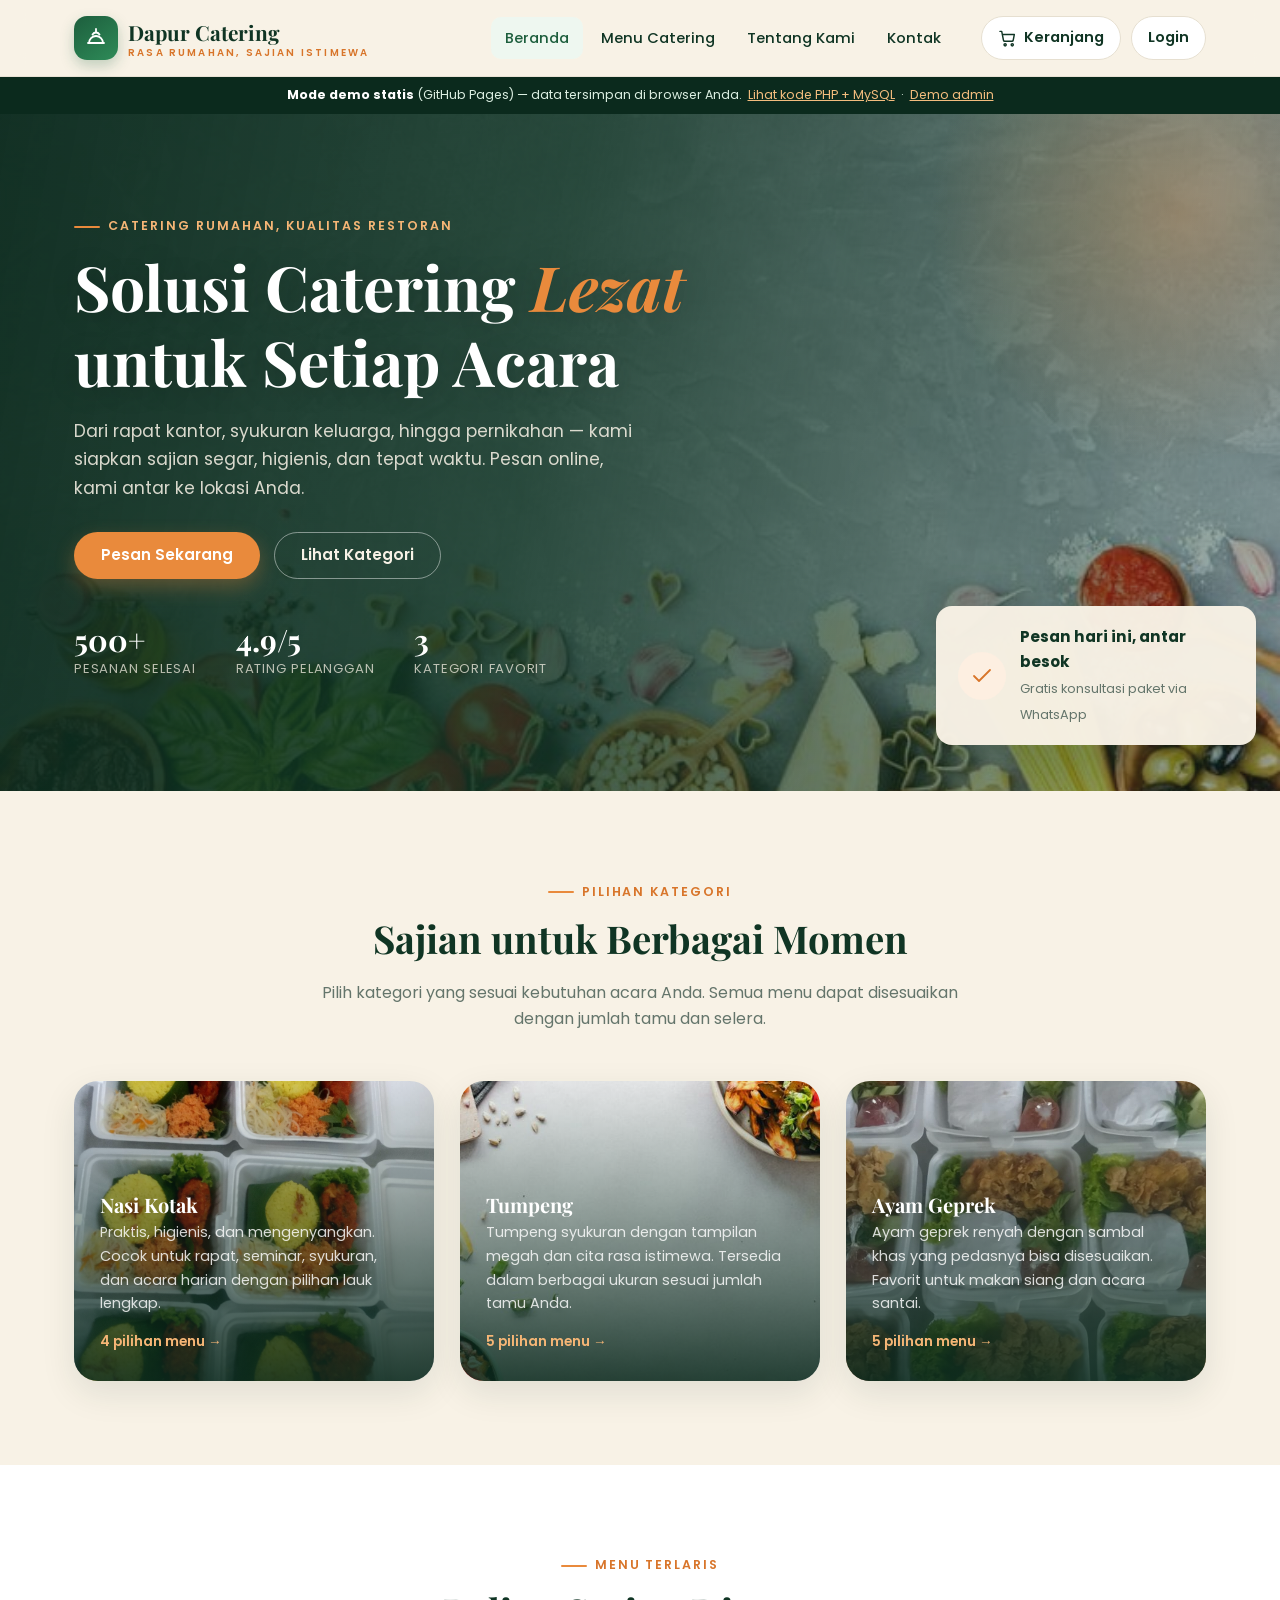
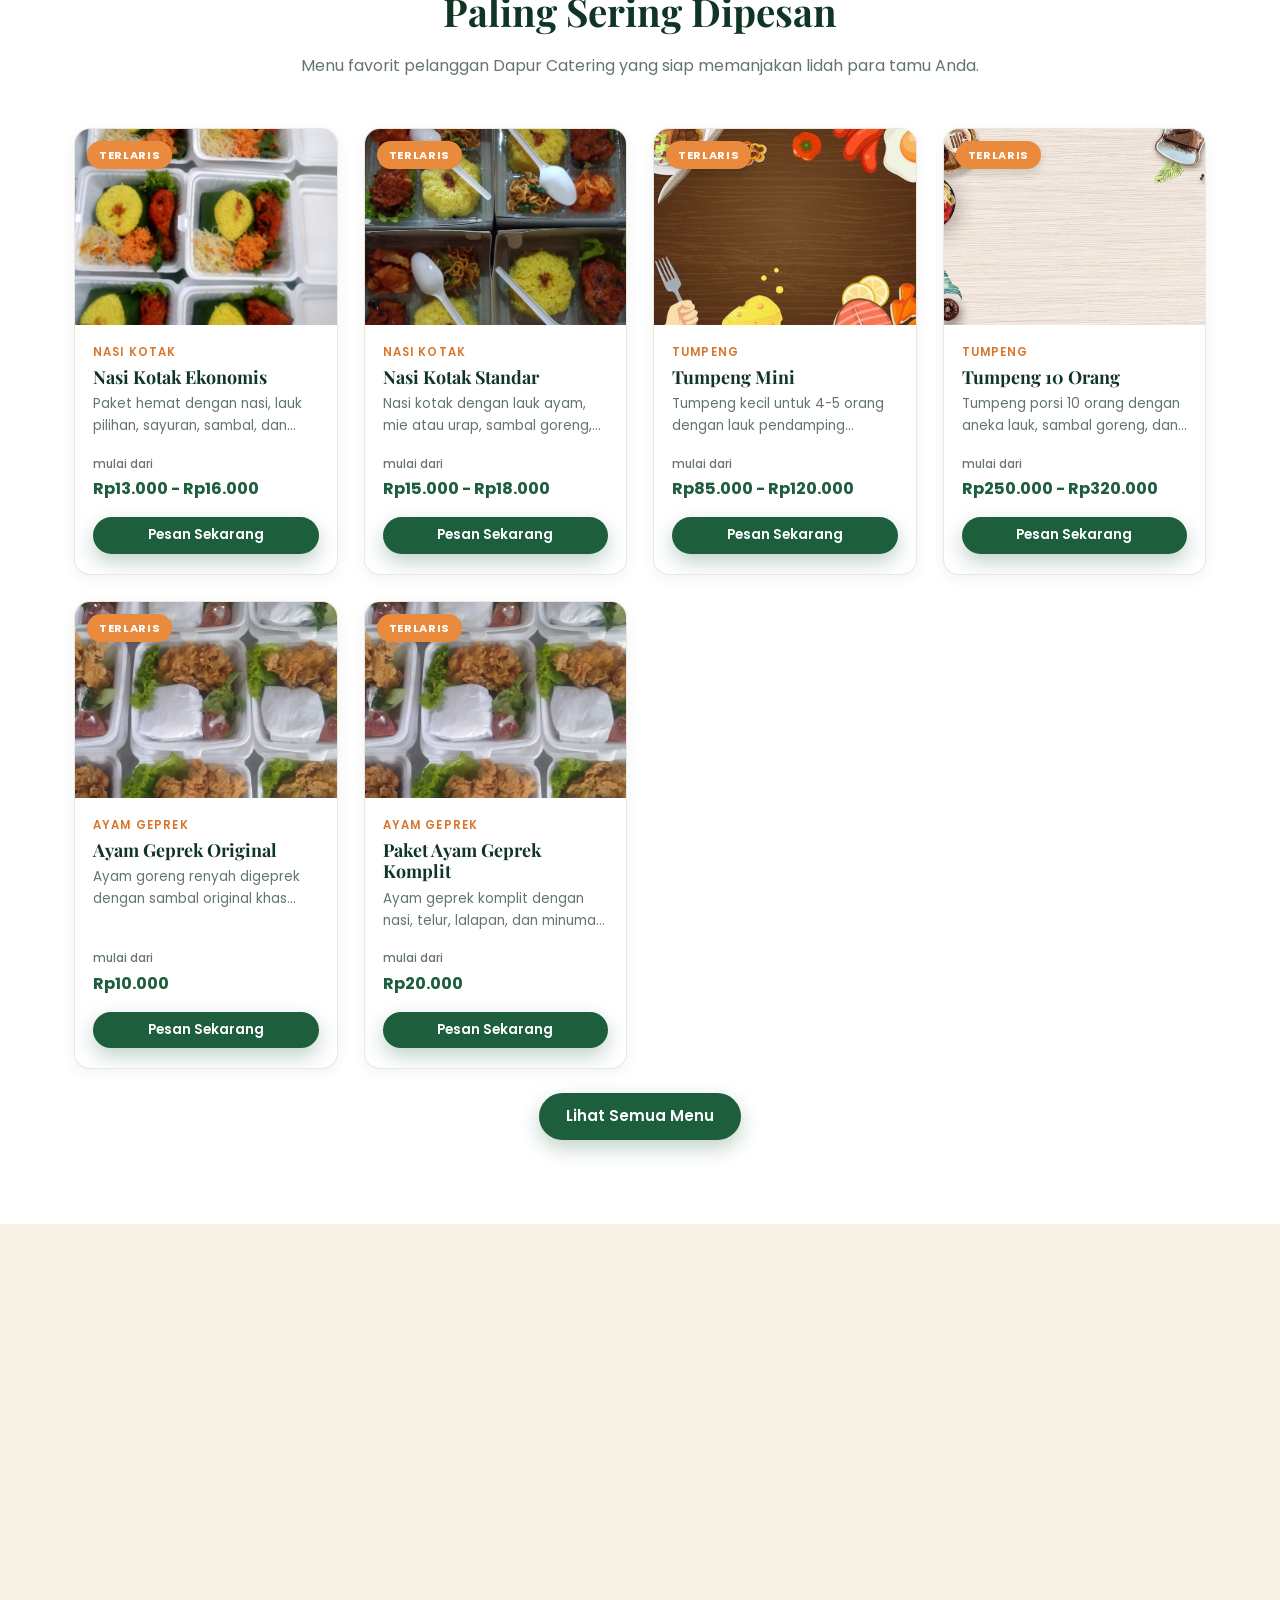
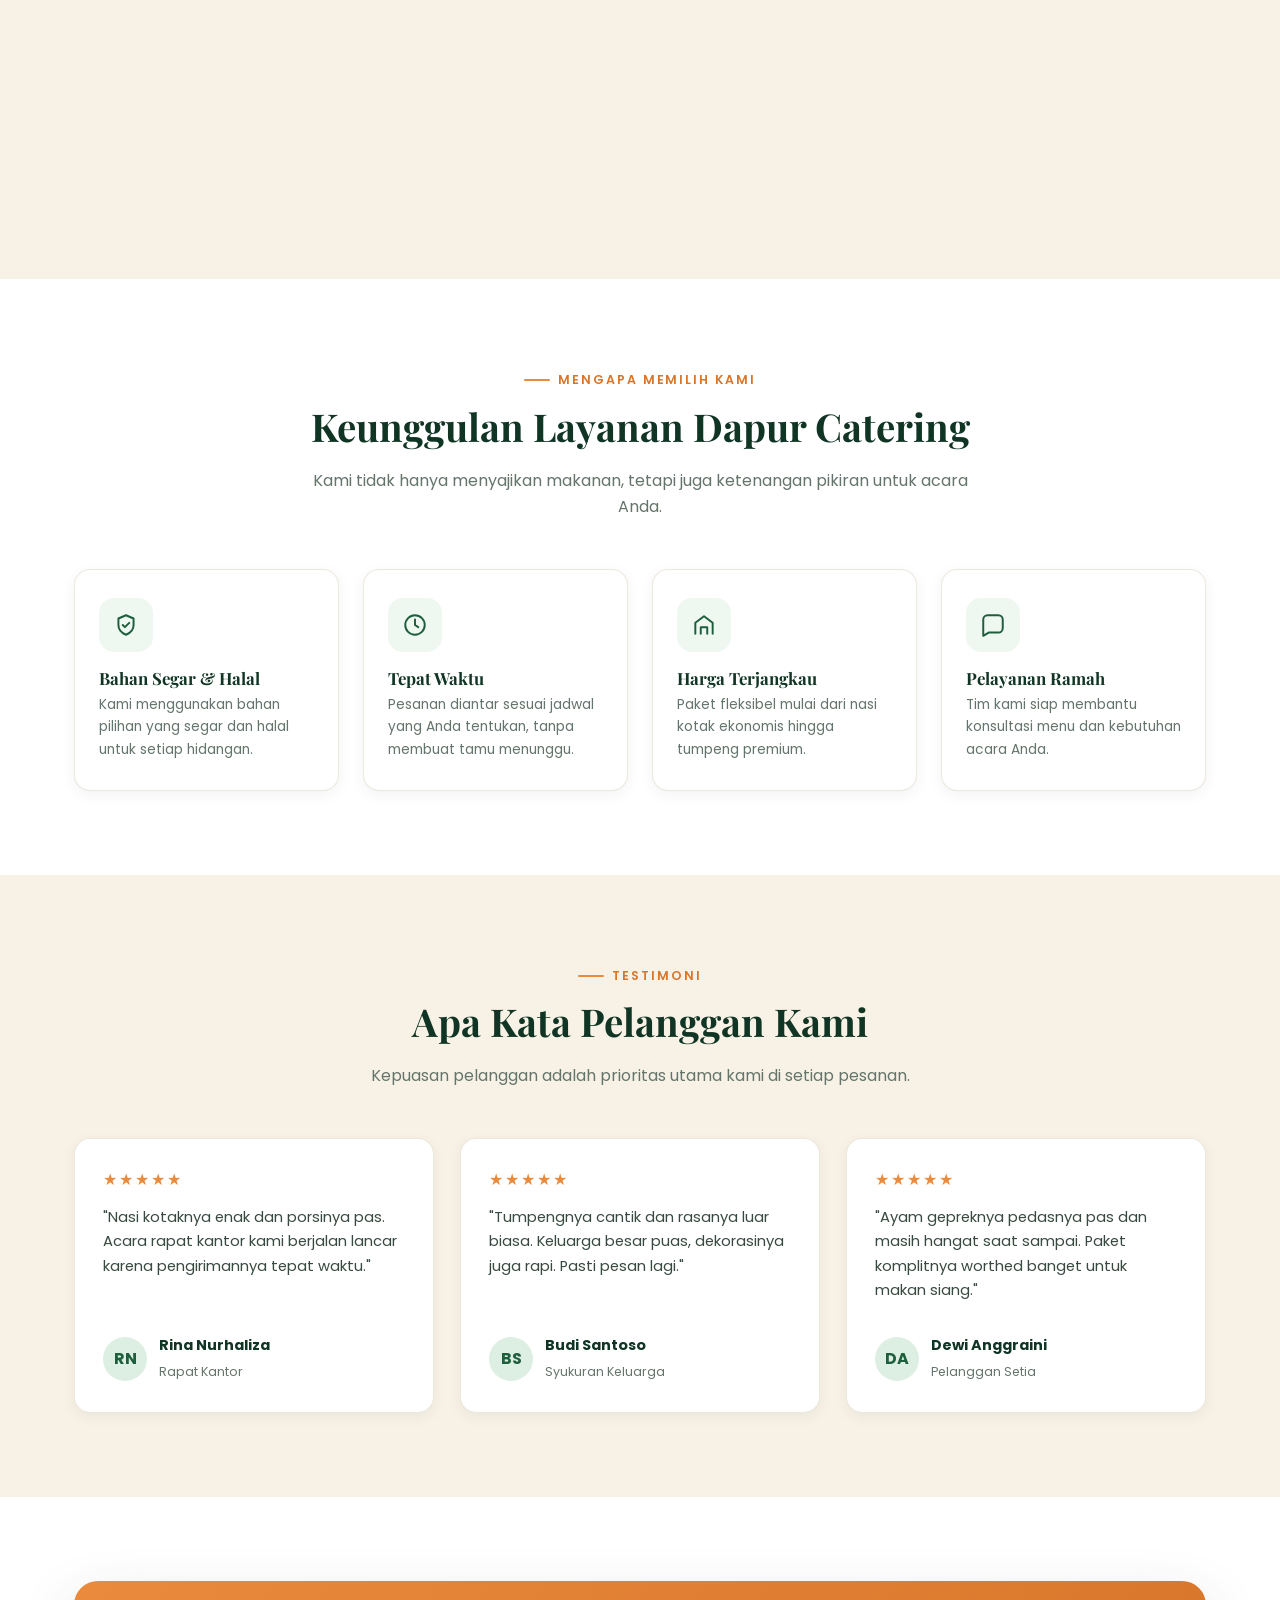
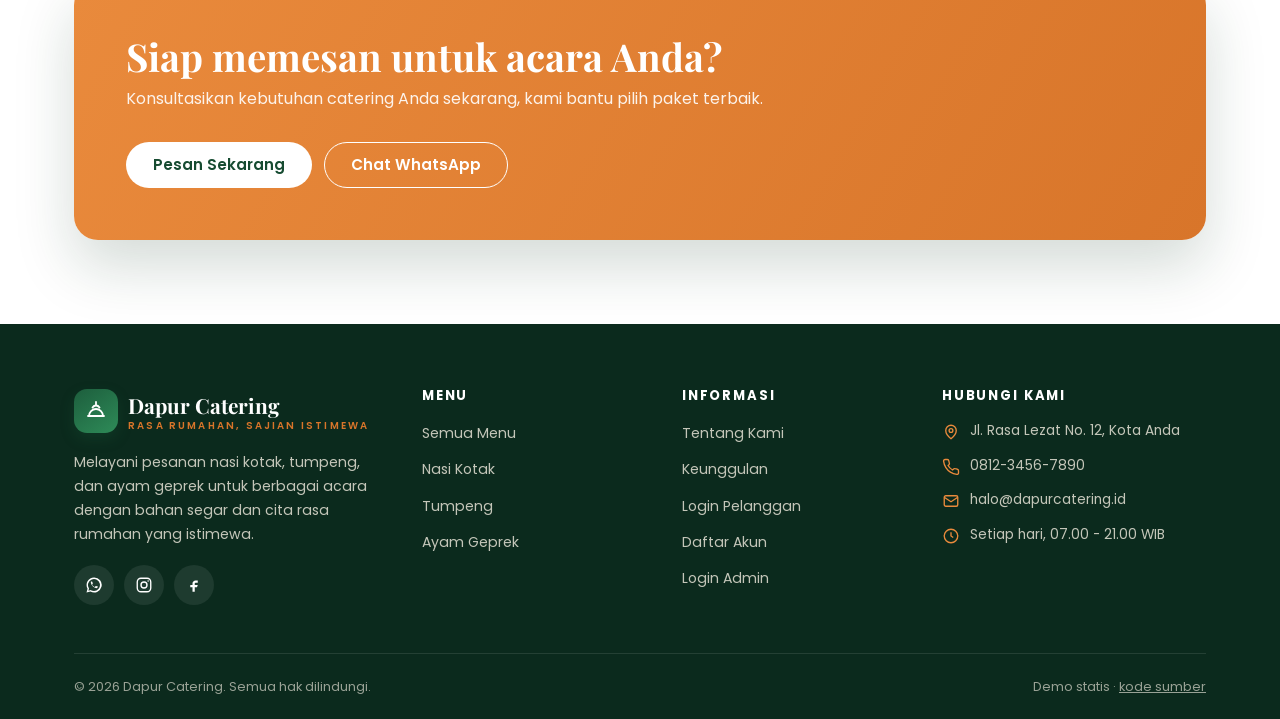
==== docs/index.html @ 7a684b4a "Tambah demo statis untuk GitHub Pages dan gitignore" ====
<!DOCTYPE html>
<html lang="id">
<head>
  <meta charset="UTF-8">
  <meta name="viewport" content="width=device-width, initial-scale=1.0">
  <title>Dapur Catering &middot; Demo Statis</title>
  <meta name="description" content="Demo statis website Dapur Catering: nasi kotak, tumpeng, dan ayam geprek. Pesan online, antar tepat waktu.">
  <meta name="theme-color" content="#103524">
  <link rel="icon" type="image/svg+xml" href="favicon.svg">
  <link rel="preconnect" href="https://fonts.googleapis.com">
  <link rel="preconnect" href="https://fonts.gstatic.com" crossorigin>
  <link href="https://fonts.googleapis.com/css2?family=Playfair+Display:wght@600;700&family=Poppins:wght@400;500;600;700&display=swap" rel="stylesheet">
  <link rel="stylesheet" href="assets/css/style.css">
  <link rel="stylesheet" href="assets/css/demo.css">
  <link rel="stylesheet" href="assets/css/admin.css" id="admin-css" disabled>
</head>
<body>
  <div id="app">
    <div style="min-height:60vh;display:flex;align-items:center;justify-content:center;font-family:Poppins,sans-serif;color:#64756b">
      Memuat Dapur Catering&hellip;
    </div>
  </div>
  <noscript>
    <div style="max-width:640px;margin:60px auto;padding:24px;font-family:Poppins,sans-serif;text-align:center">
      <h1>JavaScript diperlukan</h1>
      <p>Versi demo statis ini membutuhkan JavaScript untuk menampilkan menu dan keranjang.</p>
    </div>
  </noscript>
  <script src="assets/js/data.js"></script>
  <script src="assets/js/core.js"></script>
  <script src="assets/js/views-public.js"></script>
  <script src="assets/js/views-admin.js"></script>
  <script src="assets/js/app.js"></script>
</body>
</html>
---- docs/assets/css/style.css ----
/* =========================================================
   Dapur Catering - Design System
   ========================================================= */

:root {
  --green-950: #0b2a1d;
  --green-900: #103524;
  --green-800: #164b31;
  --green-700: #1d5e3d;
  --green-600: #24734a;
  --green-500: #2e8b58;
  --green-100: #dcefe2;
  --green-50: #eef7f0;
  --cream: #f8f2e6;
  --cream-2: #f2e8d5;
  --cream-3: #ece0c8;
  --orange: #e98a3c;
  --orange-dark: #d8752a;
  --orange-50: #fdefe1;
  --white: #ffffff;
  --ink: #1c2b23;
  --muted: #64756b;
  --line: #e6dfd0;
  --danger: #c0392b;
  --success: #1e8a5a;
  --info: #2b6cb0;
  --radius-sm: 10px;
  --radius: 16px;
  --radius-lg: 24px;
  --shadow-sm: 0 4px 14px rgba(16, 53, 36, .06);
  --shadow: 0 12px 34px rgba(16, 53, 36, .10);
  --shadow-lg: 0 26px 60px rgba(16, 53, 36, .18);
  --container: 1180px;
  --font-body: 'Poppins', -apple-system, BlinkMacSystemFont, 'Segoe UI', sans-serif;
  --font-head: 'Playfair Display', Georgia, 'Times New Roman', serif;
}

*,
*::before,
*::after {
  box-sizing: border-box;
}

html {
  scroll-behavior: smooth;
}

body {
  margin: 0;
  font-family: var(--font-body);
  color: var(--ink);
  background: var(--cream);
  line-height: 1.65;
  -webkit-font-smoothing: antialiased;
}

img {
  max-width: 100%;
  display: block;
}

a {
  color: var(--green-700);
  text-decoration: none;
  transition: color .2s ease;
}

a:hover {
  color: var(--orange-dark);
}

h1, h2, h3, h4 {
  font-family: var(--font-head);
  line-height: 1.2;
  color: var(--green-900);
  margin: 0 0 .5em;
  font-weight: 700;
}

h1 { font-size: clamp(2.2rem, 4vw, 3.4rem); }
h2 { font-size: clamp(1.7rem, 3vw, 2.5rem); }
h3 { font-size: 1.25rem; }

p { margin: 0 0 1rem; }

.container {
  width: 100%;
  max-width: var(--container);
  margin: 0 auto;
  padding: 0 24px;
}

.section {
  padding: 84px 0;
}

.section--cream { background: var(--cream); }
.section--white { background: var(--white); }
.section--green {
  background: linear-gradient(140deg, var(--green-900), var(--green-700));
  color: var(--cream);
}
.section--green h2,
.section--green h3 { color: var(--white); }

.section-head {
  max-width: 680px;
  margin: 0 auto 48px;
  text-align: center;
}

.section-head.left {
  margin-left: 0;
  text-align: left;
}

.eyebrow {
  display: inline-flex;
  align-items: center;
  gap: 8px;
  font-size: .78rem;
  font-weight: 600;
  letter-spacing: .16em;
  text-transform: uppercase;
  color: var(--orange-dark);
  margin-bottom: 12px;
}

.eyebrow::before {
  content: "";
  width: 26px;
  height: 2px;
  background: var(--orange);
  border-radius: 2px;
}

.section--green .eyebrow { color: #f4b06a; }

.section-head p { color: var(--muted); }
.section--green .section-head p { color: rgba(248, 242, 230, .78); }

/* ------------------ Buttons ------------------ */
.btn {
  display: inline-flex;
  align-items: center;
  justify-content: center;
  gap: 8px;
  padding: 13px 26px;
  border-radius: 999px;
  border: 1.5px solid transparent;
  font-family: var(--font-body);
  font-size: .95rem;
  font-weight: 600;
  cursor: pointer;
  transition: transform .15s ease, box-shadow .2s ease, background .2s ease, color .2s ease;
  text-align: center;
  line-height: 1.2;
}

.btn:active { transform: translateY(1px); }
.btn:focus-visible { outline: 3px solid rgba(233, 138, 60, .45); outline-offset: 2px; }

.btn-primary {
  background: var(--green-700);
  color: var(--white);
  box-shadow: 0 8px 20px rgba(29, 94, 61, .28);
}
.btn-primary:hover { background: var(--green-800); color: var(--white); }

.btn-accent {
  background: var(--orange);
  color: var(--white);
  box-shadow: 0 8px 20px rgba(233, 138, 60, .32);
}
.btn-accent:hover { background: var(--orange-dark); color: var(--white); }

.btn-outline {
  background: transparent;
  border-color: currentColor;
  color: var(--green-700);
}
.btn-outline:hover { background: var(--green-700); color: var(--white); border-color: var(--green-700); }
.section--green .btn-outline { color: var(--cream); }
.section--green .btn-outline:hover { background: var(--cream); color: var(--green-900); }

.btn-light {
  background: var(--white);
  color: var(--green-800);
}
.btn-light:hover { background: var(--cream-2); color: var(--green-900); }

.btn-ghost {
  background: var(--green-50);
  color: var(--green-800);
}
.btn-ghost:hover { background: var(--green-100); }

.btn-danger { background: var(--danger); color: #fff; }
.btn-danger:hover { background: #a93226; color: #fff; }

.btn-sm { padding: 9px 16px; font-size: .85rem; }
.btn-block { width: 100%; }

/* ------------------ Navbar ------------------ */
.site-header {
  position: sticky;
  top: 0;
  z-index: 100;
  background: rgba(248, 242, 230, .92);
  backdrop-filter: blur(12px);
  border-bottom: 1px solid rgba(230, 223, 208, .8);
}

.navbar {
  display: flex;
  align-items: center;
  justify-content: space-between;
  gap: 24px;
  height: 76px;
}

.brand {
  display: inline-flex;
  align-items: center;
  gap: 10px;
  color: var(--green-900);
  font-family: var(--font-head);
  font-weight: 700;
  font-size: 1.3rem;
  white-space: nowrap;
}
.brand:hover { color: var(--green-900); }

.brand-mark {
  display: grid;
  place-items: center;
  width: 44px;
  height: 44px;
  border-radius: 13px;
  background: linear-gradient(145deg, var(--green-700), var(--green-500));
  color: #fff;
  box-shadow: 0 6px 14px rgba(29, 94, 61, .25);
}
.brand-mark svg { width: 24px; height: 24px; }
.brand small {
  display: block;
  font-family: var(--font-body);
  font-size: .62rem;
  letter-spacing: .22em;
  text-transform: uppercase;
  color: var(--orange-dark);
  font-weight: 600;
  margin-top: -4px;
}

.nav-menu {
  display: flex;
  align-items: center;
  justify-content: flex-end;
  gap: 26px;
  flex: 1;
}

.nav-links {
  display: flex;
  align-items: center;
  gap: 4px;
  list-style: none;
  margin: 0;
  padding: 0;
}

.nav-links a {
  display: inline-block;
  padding: 9px 14px;
  border-radius: 10px;
  color: var(--green-900);
  font-size: .92rem;
  font-weight: 500;
}
.nav-links a:hover,
.nav-links a.active { background: var(--green-50); color: var(--green-700); }

.nav-actions {
  display: flex;
  align-items: center;
  gap: 10px;
}

.icon-btn {
  position: relative;
  display: inline-flex;
  align-items: center;
  justify-content: center;
  gap: 7px;
  height: 44px;
  padding: 0 16px;
  border-radius: 999px;
  border: 1.5px solid var(--line);
  background: var(--white);
  color: var(--green-900);
  font-weight: 600;
  font-size: .9rem;
  cursor: pointer;
}
.icon-btn:hover { border-color: var(--green-600); color: var(--green-700); }
.icon-btn svg { width: 19px; height: 19px; }

.cart-badge {
  display: inline-grid;
  place-items: center;
  min-width: 21px;
  height: 21px;
  padding: 0 5px;
  border-radius: 999px;
  background: var(--orange);
  color: #fff;
  font-size: .72rem;
  font-weight: 700;
  line-height: 1;
}
.cart-badge[data-empty="true"] { display: none; }

.nav-user {
  font-size: .9rem;
  font-weight: 600;
  color: var(--green-800);
}

.nav-toggle {
  display: none;
  width: 46px;
  height: 46px;
  border-radius: 12px;
  border: 1.5px solid var(--line);
  background: var(--white);
  cursor: pointer;
  color: var(--green-900);
}
.nav-toggle svg { width: 24px; height: 24px; margin: auto; }

/* ------------------ Flash ------------------ */
.flash-wrap {
  position: fixed;
  top: 90px;
  right: 20px;
  z-index: 300;
  display: flex;
  flex-direction: column;
  gap: 10px;
  max-width: 360px;
}

.alert {
  display: flex;
  align-items: flex-start;
  gap: 10px;
  padding: 14px 18px;
  border-radius: var(--radius-sm);
  font-size: .9rem;
  box-shadow: var(--shadow);
  border-left: 4px solid transparent;
  background: var(--white);
}
.alert-success { border-color: var(--success); color: #14603f; background: #f0faf5; }
.alert-danger { border-color: var(--danger); color: #8f2a20; background: #fdf1ef; }
.alert-warning { border-color: var(--orange); color: #8a5315; background: #fff7ec; }
.alert-info { border-color: var(--info); color: #1d4e7c; background: #eff6fc; }

/* ------------------ Hero ------------------ */
.hero {
  position: relative;
  overflow: hidden;
  background: var(--green-950);
  color: var(--cream);
  padding: 96px 0 110px;
}

.hero::before {
  content: "";
  position: absolute;
  inset: 0;
  background:
    linear-gradient(100deg, rgba(11, 42, 29, .96) 0%, rgba(16, 53, 36, .86) 42%, rgba(16, 53, 36, .35) 100%),
    url('../../images/bg6.jpg') center/cover no-repeat;
  opacity: 1;
}

.hero::after {
  content: "";
  position: absolute;
  width: 520px;
  height: 520px;
  right: -160px;
  top: -160px;
  background: radial-gradient(circle, rgba(233, 138, 60, .30), transparent 68%);
  border-radius: 50%;
}

.hero-inner {
  position: relative;
  z-index: 2;
  max-width: 680px;
}

.hero .eyebrow { color: #f6b676; }
.hero .eyebrow::before { background: var(--orange); }

.hero h1 {
  color: var(--white);
  font-size: clamp(2.4rem, 5vw, 3.9rem);
  margin-bottom: 18px;
  text-shadow: 0 2px 30px rgba(0, 0, 0, .2);
}

.hero h1 em {
  color: var(--orange);
  font-style: italic;
}

.hero p {
  color: rgba(248, 242, 230, .86);
  font-size: 1.08rem;
  max-width: 560px;
  margin-bottom: 30px;
}

.hero-actions {
  display: flex;
  flex-wrap: wrap;
  gap: 14px;
  margin-bottom: 46px;
}

.hero-stats {
  display: flex;
  flex-wrap: wrap;
  gap: 40px;
}
.hero-stat strong {
  display: block;
  font-family: var(--font-head);
  font-size: 1.9rem;
  color: var(--white);
  line-height: 1;
}
.hero-stat span {
  font-size: .82rem;
  letter-spacing: .06em;
  color: rgba(248, 242, 230, .72);
  text-transform: uppercase;
}

.hero-card {
  position: absolute;
  right: 24px;
  bottom: 46px;
  z-index: 2;
  background: rgba(248, 242, 230, .97);
  color: var(--ink);
  border-radius: var(--radius);
  padding: 18px 22px;
  box-shadow: var(--shadow-lg);
  display: flex;
  align-items: center;
  gap: 14px;
  max-width: 320px;
}
.hero-card .round-icon {
  flex: 0 0 auto;
  width: 48px;
  height: 48px;
  border-radius: 50%;
  display: grid;
  place-items: center;
  background: var(--orange-50);
  color: var(--orange-dark);
}
.hero-card strong { display: block; font-size: .95rem; color: var(--green-900); }
.hero-card span { font-size: .8rem; color: var(--muted); }

/* ------------------ Categories ------------------ */
.category-grid {
  display: grid;
  grid-template-columns: repeat(3, 1fr);
  gap: 26px;
}

.category-card {
  position: relative;
  border-radius: var(--radius-lg);
  overflow: hidden;
  min-height: 300px;
  display: flex;
  align-items: flex-end;
  color: #fff;
  box-shadow: var(--shadow);
  isolation: isolate;
}
.category-card img {
  position: absolute;
  inset: 0;
  width: 100%;
  height: 100%;
  object-fit: cover;
  z-index: -2;
  transition: transform .6s ease;
}
.category-card::after {
  content: "";
  position: absolute;
  inset: 0;
  z-index: -1;
  background: linear-gradient(180deg, rgba(11, 42, 29, .05), rgba(11, 42, 29, .88));
}
.category-card:hover img { transform: scale(1.07); }
.category-card:hover { color: #fff; }

.category-body { padding: 26px; }
.category-body h3 { color: #fff; margin-bottom: 4px; }
.category-body p { color: rgba(255, 255, 255, .82); font-size: .9rem; margin-bottom: 12px; }
.category-body .text-link {
  display: inline-flex;
  align-items: center;
  gap: 6px;
  font-size: .85rem;
  font-weight: 600;
  color: #f6b676;
}

/* ------------------ Product cards ------------------ */
.product-grid {
  display: grid;
  grid-template-columns: repeat(4, 1fr);
  gap: 26px;
}

.product-card {
  display: flex;
  flex-direction: column;
  background: var(--white);
  border-radius: var(--radius);
  overflow: hidden;
  box-shadow: var(--shadow-sm);
  border: 1px solid rgba(230, 223, 208, .7);
  transition: transform .25s ease, box-shadow .25s ease;
}
.product-card:hover { transform: translateY(-6px); box-shadow: var(--shadow); }

.product-thumb {
  position: relative;
  aspect-ratio: 4 / 3;
  overflow: hidden;
  background: var(--green-50);
}
.product-thumb img {
  width: 100%;
  height: 100%;
  object-fit: cover;
  transition: transform .5s ease;
}
.product-card:hover .product-thumb img { transform: scale(1.06); }

.product-flag {
  position: absolute;
  top: 12px;
  left: 12px;
  padding: 5px 12px;
  border-radius: 999px;
  background: var(--orange);
  color: #fff;
  font-size: .7rem;
  font-weight: 700;
  letter-spacing: .06em;
  text-transform: uppercase;
  box-shadow: 0 4px 10px rgba(0, 0, 0, .15);
}

.product-body {
  display: flex;
  flex-direction: column;
  flex: 1;
  padding: 18px 18px 20px;
}

.product-cat {
  font-size: .72rem;
  font-weight: 600;
  letter-spacing: .1em;
  text-transform: uppercase;
  color: var(--orange-dark);
  margin-bottom: 4px;
}

.product-body h3 { font-size: 1.12rem; margin-bottom: 6px; }
.product-body h3 a { color: var(--green-900); }
.product-body h3 a:hover { color: var(--green-600); }

.product-desc {
  font-size: .84rem;
  color: var(--muted);
  margin-bottom: 12px;
  display: -webkit-box;
  -webkit-line-clamp: 2;
  -webkit-box-orient: vertical;
  overflow: hidden;
}

.product-price {
  margin-top: auto;
  font-weight: 700;
  color: var(--green-700);
  font-size: 1.02rem;
}
.product-price small { font-weight: 500; color: var(--muted); font-size: .72rem; }

.product-actions {
  display: flex;
  gap: 8px;
  margin-top: 14px;
}
.product-actions .btn { flex: 1; }

/* ------------------ Features ------------------ */
.feature-grid {
  display: grid;
  grid-template-columns: repeat(4, 1fr);
  gap: 24px;
}

.feature-card {
  background: var(--white);
  border-radius: var(--radius);
  padding: 28px 24px;
  box-shadow: var(--shadow-sm);
  border: 1px solid rgba(230, 223, 208, .7);
  transition: transform .25s ease;
}
.feature-card:hover { transform: translateY(-5px); }

.feature-icon {
  width: 54px;
  height: 54px;
  border-radius: 15px;
  display: grid;
  place-items: center;
  background: var(--green-50);
  color: var(--green-700);
  margin-bottom: 16px;
}
.feature-icon svg { width: 26px; height: 26px; }
.feature-card h3 { font-size: 1.05rem; margin-bottom: 6px; }
.feature-card p { font-size: .86rem; color: var(--muted); margin: 0; }

/* ------------------ About / split ------------------ */
.split {
  display: grid;
  grid-template-columns: 1fr 1fr;
  gap: 56px;
  align-items: center;
}

.split-media {
  position: relative;
  border-radius: var(--radius-lg);
  overflow: hidden;
  box-shadow: var(--shadow-lg);
  aspect-ratio: 4 / 3.2;
}
.split-media img { width: 100%; height: 100%; object-fit: cover; }

.split-badge {
  position: absolute;
  left: 20px;
  bottom: 20px;
  background: rgba(248, 242, 230, .97);
  border-radius: var(--radius);
  padding: 16px 20px;
  box-shadow: var(--shadow);
}
.split-badge strong { display: block; font-family: var(--font-head); font-size: 1.5rem; color: var(--green-800); line-height: 1.1; }
.split-badge span { font-size: .78rem; color: var(--muted); }

.check-list {
  list-style: none;
  margin: 22px 0 28px;
  padding: 0;
  display: grid;
  gap: 12px;
}
.check-list li {
  display: flex;
  gap: 12px;
  align-items: flex-start;
  font-size: .94rem;
}
.check-list li::before {
  content: "✓";
  flex: 0 0 auto;
  width: 22px;
  height: 22px;
  border-radius: 50%;
  display: grid;
  place-items: center;
  background: var(--green-100);
  color: var(--green-700);
  font-size: .72rem;
  font-weight: 700;
  margin-top: 2px;
}

/* ------------------ Testimonials ------------------ */
.testimonial-grid {
  display: grid;
  grid-template-columns: repeat(3, 1fr);
  gap: 26px;
}

.testimonial-card {
  background: var(--white);
  border-radius: var(--radius);
  padding: 28px;
  box-shadow: var(--shadow-sm);
  border: 1px solid rgba(230, 223, 208, .7);
  display: flex;
  flex-direction: column;
}
.stars { color: var(--orange); letter-spacing: 2px; margin-bottom: 12px; }
.testimonial-card p { font-size: .92rem; color: #384a40; flex: 1; }
.testimonial-author { display: flex; align-items: center; gap: 12px; margin-top: 16px; }
.avatar {
  width: 44px;
  height: 44px;
  border-radius: 50%;
  display: grid;
  place-items: center;
  background: var(--green-100);
  color: var(--green-700);
  font-weight: 700;
}
.testimonial-author strong { display: block; font-size: .9rem; color: var(--green-900); }
.testimonial-author span { font-size: .78rem; color: var(--muted); }

/* ------------------ CTA band ------------------ */
.cta-band {
  background: linear-gradient(120deg, var(--orange), var(--orange-dark));
  border-radius: var(--radius-lg);
  padding: 52px;
  display: flex;
  align-items: center;
  justify-content: space-between;
  gap: 30px;
  flex-wrap: wrap;
  color: #fff;
  box-shadow: var(--shadow-lg);
}
.cta-band h2 { color: #fff; margin-bottom: 6px; }
.cta-band p { color: rgba(255, 255, 255, .9); margin: 0; }

/* ------------------ Footer ------------------ */
.site-footer {
  background: var(--green-950);
  color: rgba(248, 242, 230, .78);
  padding: 64px 0 0;
  margin-top: 0;
}
.footer-grid {
  display: grid;
  grid-template-columns: 1.4fr 1fr 1fr 1.2fr;
  gap: 40px;
  padding-bottom: 48px;
}
.site-footer .brand { color: #fff; margin-bottom: 16px; }
.site-footer p { font-size: .88rem; line-height: 1.7; }
.site-footer h4 {
  color: #fff;
  font-family: var(--font-body);
  font-size: .82rem;
  letter-spacing: .14em;
  text-transform: uppercase;
  margin-bottom: 16px;
}
.footer-links { list-style: none; margin: 0; padding: 0; display: grid; gap: 10px; }
.footer-links a { color: rgba(248, 242, 230, .78); font-size: .88rem; }
.footer-links a:hover { color: var(--orange); }

.footer-contact { list-style: none; margin: 0; padding: 0; display: grid; gap: 12px; }
.footer-contact li { display: flex; gap: 10px; font-size: .86rem; }
.footer-contact svg { width: 18px; height: 18px; flex: 0 0 auto; color: var(--orange); margin-top: 3px; }

.social-row { display: flex; gap: 10px; margin-top: 18px; }
.social-row a {
  width: 40px;
  height: 40px;
  border-radius: 50%;
  display: grid;
  place-items: center;
  background: rgba(255, 255, 255, .08);
  color: #fff;
}
.social-row a:hover { background: var(--orange); color: #fff; }
.social-row svg { width: 18px; height: 18px; }

.footer-bottom {
  border-top: 1px solid rgba(255, 255, 255, .1);
  padding: 22px 0;
  display: flex;
  justify-content: space-between;
  gap: 12px;
  flex-wrap: wrap;
  font-size: .8rem;
  color: rgba(248, 242, 230, .6);
}

/* ------------------ Page hero ------------------ */
.page-hero {
  background: linear-gradient(120deg, var(--green-900), var(--green-700));
  color: var(--cream);
  padding: 64px 0;
  position: relative;
  overflow: hidden;
}
.page-hero::after {
  content: "";
  position: absolute;
  right: -80px;
  top: -120px;
  width: 380px;
  height: 380px;
  border-radius: 50%;
  background: radial-gradient(circle, rgba(233, 138, 60, .22), transparent 70%);
}
.page-hero .container { position: relative; z-index: 2; }
.page-hero h1 { color: #fff; margin-bottom: 8px; }
.page-hero p { color: rgba(248, 242, 230, .8); margin: 0; max-width: 640px; }
.breadcrumb { font-size: .82rem; color: rgba(248, 242, 230, .65); margin-bottom: 14px; }
.breadcrumb a { color: #f6b676; }

/* ------------------ Toolbar / filter ------------------ */
.toolbar {
  display: flex;
  align-items: center;
  justify-content: space-between;
  gap: 18px;
  flex-wrap: wrap;
  margin-bottom: 32px;
}
.filter-chips { display: flex; gap: 10px; flex-wrap: wrap; }
.chip {
  padding: 9px 18px;
  border-radius: 999px;
  border: 1.5px solid var(--line);
  background: var(--white);
  color: var(--green-800);
  font-size: .86rem;
  font-weight: 600;
}
.chip:hover { border-color: var(--green-600); }
.chip.active { background: var(--green-700); border-color: var(--green-700); color: #fff; }

.search-form { display: flex; gap: 8px; }
.search-form input {
  width: 220px;
  padding: 11px 16px;
  border-radius: 999px;
  border: 1.5px solid var(--line);
  background: var(--white);
  font-family: inherit;
  font-size: .9rem;
  color: var(--ink);
}
.search-form input:focus { outline: none; border-color: var(--green-500); box-shadow: 0 0 0 3px rgba(46, 139, 88, .15); }

/* ------------------ Product detail ------------------ */
.product-detail {
  display: grid;
  grid-template-columns: 1fr 1fr;
  gap: 48px;
  align-items: start;
}
.detail-media {
  border-radius: var(--radius-lg);
  overflow: hidden;
  box-shadow: var(--shadow);
  position: sticky;
  top: 100px;
  aspect-ratio: 4 / 4.2;
  background: var(--green-50);
}
.detail-media img { width: 100%; height: 100%; object-fit: cover; }

.detail-cat {
  font-size: .78rem;
  font-weight: 600;
  letter-spacing: .12em;
  text-transform: uppercase;
  color: var(--orange-dark);
}
.detail-title { margin: 6px 0 10px; }
.detail-price {
  font-family: var(--font-head);
  font-size: 2rem;
  color: var(--green-700);
  font-weight: 700;
  margin-bottom: 6px;
}
.detail-price small { font-family: var(--font-body); font-size: .82rem; color: var(--muted); font-weight: 500; }
.detail-desc { color: #41544a; font-size: .96rem; margin: 14px 0 24px; }

.option-group { margin-bottom: 22px; }
.option-group > label.option-label {
  display: block;
  font-weight: 600;
  font-size: .92rem;
  margin-bottom: 10px;
  color: var(--green-900);
}

.choice-grid { display: flex; flex-wrap: wrap; gap: 10px; }
.choice {
  position: relative;
  cursor: pointer;
}
.choice input { position: absolute; opacity: 0; pointer-events: none; }
.choice span {
  display: inline-flex;
  align-items: center;
  gap: 6px;
  padding: 10px 16px;
  border-radius: 12px;
  border: 1.5px solid var(--line);
  background: var(--white);
  font-size: .87rem;
  font-weight: 500;
  color: var(--green-900);
  transition: all .15s ease;
}
.choice input:checked + span {
  border-color: var(--green-600);
  background: var(--green-50);
  box-shadow: 0 0 0 2px rgba(46, 139, 88, .15);
}
.choice input:focus-visible + span { outline: 2px solid var(--orange); outline-offset: 2px; }
.choice small { color: var(--muted); font-weight: 500; }

.qty-stepper {
  display: inline-flex;
  align-items: center;
  border: 1.5px solid var(--line);
  border-radius: 12px;
  overflow: hidden;
  background: var(--white);
}
.qty-stepper button {
  width: 42px;
  height: 44px;
  border: 0;
  background: var(--green-50);
  color: var(--green-800);
  font-size: 1.2rem;
  cursor: pointer;
}
.qty-stepper button:hover { background: var(--green-100); }
.qty-stepper input {
  width: 58px;
  height: 44px;
  border: 0;
  text-align: center;
  font-family: inherit;
  font-size: 1rem;
  font-weight: 600;
  color: var(--ink);
  background: transparent;
  -moz-appearance: textfield;
}
.qty-stepper input::-webkit-outer-spin-button,
.qty-stepper input::-webkit-inner-spin-button { -webkit-appearance: none; margin: 0; }

.detail-note {
  width: 100%;
  padding: 12px 16px;
  border-radius: 12px;
  border: 1.5px solid var(--line);
  font-family: inherit;
  font-size: .9rem;
  background: var(--white);
  resize: vertical;
  color: var(--ink);
}
.detail-note:focus { outline: none; border-color: var(--green-500); box-shadow: 0 0 0 3px rgba(46, 139, 88, .15); }

.detail-total {
  display: flex;
  align-items: center;
  justify-content: space-between;
  gap: 16px;
  background: var(--white);
  border: 1px solid var(--line);
  border-radius: var(--radius);
  padding: 18px 20px;
  margin: 24px 0;
}
.detail-total span { font-size: .86rem; color: var(--muted); }
.detail-total strong { font-family: var(--font-head); font-size: 1.5rem; color: var(--green-700); }

.detail-actions { display: flex; gap: 12px; flex-wrap: wrap; }
.detail-actions .btn { flex: 1; min-width: 180px; }

.meta-list {
  list-style: none;
  padding: 20px 0 0;
  margin: 24px 0 0;
  border-top: 1px solid var(--line);
  display: grid;
  gap: 10px;
}
.meta-list li { display: flex; justify-content: space-between; font-size: .86rem; color: var(--muted); }
.meta-list li strong { color: var(--green-900); font-weight: 600; }

/* ------------------ Cart ------------------ */
.cart-layout {
  display: grid;
  grid-template-columns: 1.7fr 1fr;
  gap: 32px;
  align-items: start;
}

.cart-list { display: grid; gap: 16px; }

.cart-item {
  display: grid;
  grid-template-columns: 96px 1fr auto;
  gap: 18px;
  background: var(--white);
  border: 1px solid var(--line);
  border-radius: var(--radius);
  padding: 16px;
  align-items: center;
}
.cart-item img {
  width: 96px;
  height: 96px;
  object-fit: cover;
  border-radius: 12px;
}
.cart-item h3 { font-size: 1.02rem; margin-bottom: 2px; }
.cart-item .variant { font-size: .82rem; color: var(--muted); margin-bottom: 4px; }
.cart-item .addons { font-size: .8rem; color: var(--green-700); margin-bottom: 4px; }
.cart-item .note { font-size: .78rem; color: var(--muted); font-style: italic; }
.cart-item .unit { font-size: .82rem; color: var(--muted); margin-top: 6px; }
.cart-item-side { text-align: right; display: flex; flex-direction: column; align-items: flex-end; gap: 10px; }
.cart-item-side .line-total { font-weight: 700; color: var(--green-700); font-size: 1.05rem; }

.qty-form { display: inline-flex; align-items: center; border: 1.5px solid var(--line); border-radius: 10px; overflow: hidden; }
.qty-form button, .qty-form input {
  border: 0;
  height: 34px;
  background: var(--green-50);
  color: var(--green-800);
  font-family: inherit;
  font-size: .9rem;
  cursor: pointer;
}
.qty-form input { width: 42px; text-align: center; background: #fff; font-weight: 600; }
.qty-form button { width: 32px; font-size: 1rem; }

.link-danger { color: var(--danger); font-size: .82rem; font-weight: 600; background: none; border: 0; cursor: pointer; padding: 0; }
.link-danger:hover { color: #a93226; text-decoration: underline; }

.summary-card {
  background: var(--white);
  border: 1px solid var(--line);
  border-radius: var(--radius);
  padding: 26px;
  box-shadow: var(--shadow-sm);
  position: sticky;
  top: 100px;
}
.summary-card h2 { font-size: 1.3rem; margin-bottom: 18px; }
.summary-row {
  display: flex;
  justify-content: space-between;
  gap: 12px;
  font-size: .9rem;
  color: var(--muted);
  padding: 8px 0;
}
.summary-row.total {
  border-top: 1px dashed var(--line);
  margin-top: 10px;
  padding-top: 16px;
  color: var(--green-900);
  font-weight: 700;
  font-size: 1.15rem;
}
.summary-row.total strong { font-family: var(--font-head); font-size: 1.4rem; color: var(--green-700); }

.empty-state {
  text-align: center;
  padding: 70px 24px;
  background: var(--white);
  border: 1px solid var(--line);
  border-radius: var(--radius);
}
.empty-state .empty-icon {
  width: 84px; height: 84px; margin: 0 auto 18px;
  border-radius: 50%;
  display: grid; place-items: center;
  background: var(--green-50); color: var(--green-600);
}
.empty-state .empty-icon svg { width: 38px; height: 38px; }
.empty-state p { color: var(--muted); }

/* ------------------ Forms ------------------ */
.form-card {
  background: var(--white);
  border: 1px solid var(--line);
  border-radius: var(--radius);
  padding: 32px;
  box-shadow: var(--shadow-sm);
}

.form-grid {
  display: grid;
  grid-template-columns: 1fr 1fr;
  gap: 18px;
}
.form-grid .full { grid-column: 1 / -1; }

.field label {
  display: block;
  font-size: .86rem;
  font-weight: 600;
  color: var(--green-900);
  margin-bottom: 7px;
}
.field .req { color: var(--orange-dark); }
.field input,
.field select,
.field textarea {
  width: 100%;
  padding: 12px 15px;
  border-radius: 11px;
  border: 1.5px solid var(--line);
  background: var(--white);
  font-family: inherit;
  font-size: .92rem;
  color: var(--ink);
  transition: border-color .15s ease, box-shadow .15s ease;
}
.field textarea { resize: vertical; min-height: 96px; }
.field input:focus,
.field select:focus,
.field textarea:focus {
  outline: none;
  border-color: var(--green-500);
  box-shadow: 0 0 0 3px rgba(46, 139, 88, .15);
}
.field .hint { font-size: .76rem; color: var(--muted); margin-top: 5px; }
.field .error-text { font-size: .78rem; color: var(--danger); margin-top: 5px; }

.fieldset-title {
  font-family: var(--font-head);
  font-size: 1.2rem;
  color: var(--green-900);
  margin: 0 0 16px;
  padding-bottom: 10px;
  border-bottom: 1px solid var(--line);
}

.form-section + .form-section { margin-top: 30px; }

.radio-cards { display: grid; grid-template-columns: repeat(3, 1fr); gap: 12px; }
.radio-card { position: relative; cursor: pointer; }
.radio-card input { position: absolute; opacity: 0; }
.radio-card span {
  display: block;
  padding: 14px;
  border-radius: 12px;
  border: 1.5px solid var(--line);
  background: var(--white);
  font-size: .88rem;
  font-weight: 600;
  color: var(--green-900);
  text-align: center;
}
.radio-card input:checked + span {
  border-color: var(--green-600);
  background: var(--green-50);
  box-shadow: 0 0 0 2px rgba(46, 139, 88, .15);
}

.check-row { display: flex; align-items: flex-start; gap: 10px; font-size: .88rem; color: var(--muted); }
.check-row input { margin-top: 3px; width: 17px; height: 17px; accent-color: var(--green-600); }

/* ------------------ Auth ------------------ */
.auth-wrap {
  min-height: calc(100vh - 76px);
  display: grid;
  place-items: center;
  padding: 56px 20px;
  background:
    radial-gradient(circle at 12% 18%, rgba(46, 139, 88, .12), transparent 42%),
    radial-gradient(circle at 88% 82%, rgba(233, 138, 60, .14), transparent 42%),
    var(--cream);
}
.auth-card {
  width: 100%;
  max-width: 460px;
  background: var(--white);
  border-radius: var(--radius-lg);
  padding: 40px;
  box-shadow: var(--shadow-lg);
  border: 1px solid rgba(230, 223, 208, .8);
}
.auth-card .brand { justify-content: center; margin-bottom: 22px; }
.auth-card h1 { font-size: 1.8rem; text-align: center; margin-bottom: 6px; }
.auth-card .subtitle { text-align: center; color: var(--muted); font-size: .9rem; margin-bottom: 26px; }
.auth-card .btn { margin-top: 6px; }
.auth-alt { text-align: center; font-size: .88rem; color: var(--muted); margin-top: 20px; }
.auth-alt a { font-weight: 600; }
.demo-note {
  margin-top: 20px;
  background: var(--cream-2);
  border-radius: 12px;
  padding: 12px 16px;
  font-size: .78rem;
  color: #6d5b3a;
  line-height: 1.6;
}
.demo-note strong { color: var(--green-800); }

/* ------------------ Order success ------------------ */
.success-wrap { max-width: 760px; margin: 0 auto; }
.success-icon {
  width: 92px; height: 92px; border-radius: 50%;
  margin: 0 auto 20px;
  display: grid; place-items: center;
  background: var(--green-100); color: var(--green-700);
  box-shadow: 0 0 0 10px var(--green-50);
}
.success-icon svg { width: 46px; height: 46px; }
.order-box {
  background: var(--white);
  border: 1px solid var(--line);
  border-radius: var(--radius);
  padding: 28px;
  margin-top: 26px;
  box-shadow: var(--shadow-sm);
}
.order-number {
  text-align: center;
  background: var(--green-50);
  border-radius: 12px;
  padding: 16px;
  margin-bottom: 22px;
}
.order-number span { display: block; font-size: .78rem; letter-spacing: .1em; text-transform: uppercase; color: var(--muted); }
.order-number strong { font-family: var(--font-head); font-size: 1.6rem; color: var(--green-700); letter-spacing: .04em; }

.info-grid { display: grid; grid-template-columns: 1fr 1fr; gap: 14px 24px; }
.info-grid div span { display: block; font-size: .76rem; color: var(--muted); text-transform: uppercase; letter-spacing: .06em; }
.info-grid div strong { font-size: .92rem; color: var(--ink); font-weight: 600; }

.order-items { list-style: none; margin: 0; padding: 0; }
.order-items li {
  display: flex;
  justify-content: space-between;
  gap: 16px;
  padding: 10px 0;
  border-bottom: 1px solid var(--line);
  font-size: .9rem;
}
.order-items li:last-child { border-bottom: 0; }
.order-items .oi-addons { font-size: .78rem; color: var(--muted); }

/* ------------------ Table (account) ------------------ */
.data-table { width: 100%; border-collapse: collapse; font-size: .88rem; }
.data-table th, .data-table td { padding: 13px 14px; text-align: left; border-bottom: 1px solid var(--line); }
.data-table th { font-size: .74rem; text-transform: uppercase; letter-spacing: .08em; color: var(--muted); font-weight: 600; }
.data-table tbody tr:hover { background: var(--green-50); }
.data-table td strong { color: var(--green-900); }

.badge {
  display: inline-block;
  padding: 4px 12px;
  border-radius: 999px;
  font-size: .74rem;
  font-weight: 600;
  line-height: 1.5;
  white-space: nowrap;
}
.badge-warning { background: #fff3d6; color: #8a6512; }
.badge-info { background: #e2f0fb; color: #1d5e88; }
.badge-primary { background: #e6e9fb; color: #3b3f92; }
.badge-success { background: #dff5e8; color: #16724a; }
.badge-danger { background: #fbe3e0; color: #9a2f24; }
.badge-muted { background: #eef0ee; color: #5e6a62; }

/* ------------------ Toast ------------------ */
.toast-wrap {
  position: fixed;
  bottom: 24px;
  left: 50%;
  transform: translateX(-50%);
  z-index: 500;
  display: flex;
  flex-direction: column;
  gap: 10px;
  align-items: center;
  pointer-events: none;
}
.toast {
  background: var(--green-900);
  color: #fff;
  padding: 13px 22px;
  border-radius: 999px;
  font-size: .88rem;
  font-weight: 500;
  box-shadow: var(--shadow-lg);
  animation: toastIn .3s ease;
  display: flex;
  align-items: center;
  gap: 8px;
}
.toast.success { background: var(--green-700); }
.toast.error { background: var(--danger); }
@keyframes toastIn { from { opacity: 0; transform: translateY(12px); } to { opacity: 1; transform: translateY(0); } }

/* ------------------ Reveal ------------------ */
.reveal { opacity: 0; transform: translateY(22px); transition: opacity .6s ease, transform .6s ease; }
.reveal.visible { opacity: 1; transform: none; }

/* ------------------ Misc ------------------ */
.muted { color: var(--muted); }
.text-center { text-align: center; }
.mt-2 { margin-top: 8px; }
.mt-3 { margin-top: 16px; }
.mt-4 { margin-top: 24px; }
.mb-0 { margin-bottom: 0; }
.hidden { display: none !important; }
.divider { height: 1px; background: var(--line); margin: 24px 0; }

.pagination { display: flex; gap: 8px; justify-content: center; margin-top: 34px; }
.pagination a, .pagination span {
  min-width: 40px; height: 40px; padding: 0 12px;
  display: inline-flex; align-items: center; justify-content: center;
  border-radius: 10px; border: 1.5px solid var(--line);
  background: var(--white); color: var(--green-800); font-size: .88rem; font-weight: 600;
}
.pagination span.current { background: var(--green-700); border-color: var(--green-700); color: #fff; }

/* =========================================================
   Responsive
   ========================================================= */
@media (max-width: 1080px) {
  .product-grid { grid-template-columns: repeat(3, 1fr); }
  .feature-grid { grid-template-columns: repeat(2, 1fr); }
  .footer-grid { grid-template-columns: 1fr 1fr; }
  .nav-links a { padding: 9px 10px; font-size: .88rem; }
}

@media (max-width: 900px) {
  .section { padding: 64px 0; }
  .category-grid { grid-template-columns: 1fr; }
  .category-card { min-height: 240px; }
  .product-grid { grid-template-columns: repeat(2, 1fr); }
  .split { grid-template-columns: 1fr; gap: 36px; }
  .product-detail { grid-template-columns: 1fr; gap: 28px; }
  .detail-media { position: static; aspect-ratio: 4 / 3; }
  .cart-layout { grid-template-columns: 1fr; }
  .summary-card { position: static; }
  .testimonial-grid { grid-template-columns: 1fr; }
  .hero-card { display: none; }
  .hero { padding: 76px 0 80px; }
  .form-grid { grid-template-columns: 1fr; }
  .radio-cards { grid-template-columns: 1fr; }
  .info-grid { grid-template-columns: 1fr; }
}

@media (max-width: 780px) {
  .nav-toggle { display: block; }
  .nav-menu {
    position: absolute;
    top: 76px;
    left: 0;
    right: 0;
    background: var(--cream);
    border-bottom: 1px solid var(--line);
    padding: 14px 20px 22px;
    display: none;
    flex-direction: column;
    gap: 6px;
    box-shadow: var(--shadow);
  }
  .nav-menu.open { display: flex; }
  .nav-links { flex-direction: column; align-items: stretch; width: 100%; }
  .nav-links a { padding: 12px 14px; }
  .nav-actions { flex-wrap: wrap; }
  .hero h1 { font-size: 2.3rem; }
  .cta-band { padding: 36px 28px; }
}

@media (max-width: 560px) {
  .container { padding: 0 18px; }
  .product-grid { grid-template-columns: 1fr; }
  .feature-grid { grid-template-columns: 1fr; }
  .footer-grid { grid-template-columns: 1fr; gap: 28px; }
  .cart-item { grid-template-columns: 76px 1fr; }
  .cart-item img { width: 76px; height: 76px; }
  .cart-item-side { grid-column: 1 / -1; flex-direction: row; justify-content: space-between; align-items: center; }
  .hero-stats { gap: 24px; }
  .hero-stat strong { font-size: 1.5rem; }
  .detail-actions .btn { width: 100%; }
  .auth-card { padding: 28px 22px; }
  .form-card { padding: 22px; }
  .brand small { display: none; }
}
---- docs/assets/css/demo.css ----
/* =========================================================
   Dapur Catering - Tambahan untuk demo statis GitHub Pages
   ========================================================= */

.demo-strip {
  background: var(--green-950);
  color: var(--green-100);
  font-size: .78rem;
  line-height: 1.5;
  padding: 9px 0;
}

.demo-strip .container {
  display: flex;
  align-items: center;
  justify-content: center;
  gap: 6px;
  flex-wrap: wrap;
  text-align: center;
}

.demo-strip strong { color: #fff; }
.demo-strip a { color: #f3bd7e; text-decoration: underline; }
.demo-strip a:hover { color: #fff; }

.demo-badge {
  display: inline-flex;
  align-items: center;
  gap: 5px;
  background: var(--orange-50);
  color: var(--orange-dark);
  border: 1px dashed rgba(217, 117, 42, .45);
  border-radius: 999px;
  font-size: .7rem;
  font-weight: 600;
  padding: 3px 9px;
  vertical-align: middle;
}

.admin-demo-strip {
  background: var(--green-950);
  color: rgba(255, 255, 255, .82);
  font-size: .76rem;
  padding: 8px 16px;
  text-align: center;
}
.admin-demo-strip a { color: #f3bd7e; text-decoration: underline; }

.stock-out { opacity: .65; }
.stock-out .product-thumb img { filter: grayscale(.6); }

/* Kontras tombol di atas hero gelap */
.hero .btn-outline {
  color: var(--cream);
  border-color: rgba(255, 255, 255, .45);
}
.hero .btn-outline:hover {
  background: var(--cream);
  color: var(--green-900);
  border-color: var(--cream);
}
.detail-price small { margin-left: 6px; }

/* Cegah label navigasi terpotong dua baris saat pengguna login */
.nav-links a { white-space: nowrap; }

.demo-footer-note {
  font-size: .76rem;
  color: var(--muted);
  margin-top: 8px;
}

.toast.error { background: var(--danger); }

@media (max-width: 640px) {
  .demo-strip { font-size: .72rem; padding: 7px 10px; }
}
---- docs/assets/css/admin.css ----
/* =========================================================
   Dapur Catering - Admin Dashboard
   ========================================================= */
:root {
  --green-950: #0b2a1d;
  --green-900: #103524;
  --green-800: #164b31;
  --green-700: #1d5e3d;
  --green-600: #24734a;
  --green-100: #dcefe2;
  --green-50: #eef7f0;
  --cream: #f6f1e7;
  --orange: #e98a3c;
  --orange-dark: #d8752a;
  --white: #fff;
  --ink: #1c2b23;
  --muted: #6a7a70;
  --line: #e7e2d6;
  --danger: #c0392b;
  --success: #1e8a5a;
  --info: #2b6cb0;
  --radius: 14px;
  --shadow: 0 10px 28px rgba(16, 53, 36, .08);
  --font: 'Poppins', -apple-system, BlinkMacSystemFont, 'Segoe UI', sans-serif;
}

* { box-sizing: border-box; }

body.admin-body {
  margin: 0;
  font-family: var(--font);
  background: var(--cream);
  color: var(--ink);
  line-height: 1.55;
  -webkit-font-smoothing: antialiased;
}

a { color: var(--green-700); text-decoration: none; }
a:hover { color: var(--orange-dark); }
img { max-width: 100%; display: block; }
h1, h2, h3, h4 { margin: 0 0 .5em; color: var(--green-900); line-height: 1.25; }

.admin-shell { display: flex; min-height: 100vh; }

/* Sidebar */
.admin-sidebar {
  width: 262px;
  flex: 0 0 262px;
  background: linear-gradient(180deg, var(--green-950), var(--green-800));
  color: rgba(255, 255, 255, .8);
  padding: 24px 18px;
  display: flex;
  flex-direction: column;
  position: fixed;
  inset: 0 auto 0 0;
  z-index: 60;
  overflow-y: auto;
}
.admin-brand {
  display: flex;
  align-items: center;
  gap: 11px;
  color: #fff;
  padding: 4px 8px 22px;
  font-weight: 700;
  font-size: 1.12rem;
  border-bottom: 1px solid rgba(255, 255, 255, .1);
  margin-bottom: 18px;
}
.admin-brand:hover { color: #fff; }
.admin-brand .brand-mark {
  width: 42px; height: 42px; border-radius: 12px;
  display: grid; place-items: center;
  background: linear-gradient(145deg, var(--green-600), var(--green-500, #2e8b58));
  flex: 0 0 auto;
}
.admin-brand .brand-mark svg { width: 23px; height: 23px; }
.admin-brand small { display: block; font-size: .62rem; letter-spacing: .16em; text-transform: uppercase; color: #f0b073; font-weight: 600; }

.admin-nav { display: grid; gap: 4px; margin-top: 6px; }
.admin-nav-label { font-size: .68rem; letter-spacing: .14em; text-transform: uppercase; color: rgba(255, 255, 255, .4); padding: 14px 12px 6px; }
.admin-nav a {
  display: flex; align-items: center; gap: 11px;
  padding: 11px 13px; border-radius: 10px;
  color: rgba(255, 255, 255, .82); font-size: .9rem; font-weight: 500;
}
.admin-nav a svg { width: 19px; height: 19px; flex: 0 0 auto; }
.admin-nav a:hover { background: rgba(255, 255, 255, .08); color: #fff; }
.admin-nav a.active { background: rgba(233, 138, 60, .96); color: #fff; box-shadow: 0 6px 16px rgba(0, 0, 0, .2); }

.admin-sidebar-footer { margin-top: auto; padding-top: 20px; display: grid; gap: 6px; border-top: 1px solid rgba(255, 255, 255, .1); }
.admin-sidebar-footer a { display: flex; align-items: center; gap: 10px; padding: 10px 13px; border-radius: 10px; color: rgba(255, 255, 255, .75); font-size: .86rem; }
.admin-sidebar-footer a:hover { background: rgba(255, 255, 255, .08); color: #fff; }
.admin-sidebar-footer svg { width: 18px; height: 18px; }

/* Main */
.admin-main { flex: 1; margin-left: 262px; min-width: 0; display: flex; flex-direction: column; }
.admin-topbar {
  position: sticky; top: 0; z-index: 40;
  display: flex; align-items: center; justify-content: space-between; gap: 16px;
  padding: 16px 30px;
  background: rgba(246, 241, 231, .92);
  backdrop-filter: blur(10px);
  border-bottom: 1px solid var(--line);
}
.admin-topbar h1 { font-size: 1.28rem; margin: 0; }
.admin-topbar .sub { font-size: .8rem; color: var(--muted); }
.admin-user { display: flex; align-items: center; gap: 10px; font-size: .86rem; font-weight: 600; color: var(--green-800); }
.admin-user .avatar { width: 38px; height: 38px; border-radius: 50%; display: grid; place-items: center; background: var(--green-100); color: var(--green-700); font-weight: 700; }

.admin-toggle { display: none; width: 42px; height: 42px; border-radius: 10px; border: 1.5px solid var(--line); background: #fff; color: var(--green-800); cursor: pointer; }
.admin-toggle svg { width: 22px; height: 22px; margin: auto; }

.admin-content { padding: 28px 30px 48px; }

/* Cards / stats */
.stat-grid { display: grid; grid-template-columns: repeat(4, 1fr); gap: 18px; margin-bottom: 26px; }
.stat-card { background: #fff; border: 1px solid var(--line); border-radius: var(--radius); padding: 20px; box-shadow: var(--shadow); display: flex; gap: 16px; align-items: center; }
.stat-icon { width: 52px; height: 52px; border-radius: 14px; display: grid; place-items: center; flex: 0 0 auto; }
.stat-icon svg { width: 25px; height: 25px; }
.stat-icon.green { background: var(--green-50); color: var(--green-700); }
.stat-icon.orange { background: #fdefe1; color: var(--orange-dark); }
.stat-icon.blue { background: #e6f0fb; color: #2b6cb0; }
.stat-icon.purple { background: #efeafb; color: #6b46c1; }
.stat-card .label { font-size: .76rem; color: var(--muted); text-transform: uppercase; letter-spacing: .06em; }
.stat-card .value { font-size: 1.5rem; font-weight: 700; color: var(--green-900); line-height: 1.2; }

.panel { background: #fff; border: 1px solid var(--line); border-radius: var(--radius); box-shadow: var(--shadow); margin-bottom: 24px; overflow: hidden; }
.panel-head { display: flex; align-items: center; justify-content: space-between; gap: 14px; padding: 18px 22px; border-bottom: 1px solid var(--line); flex-wrap: wrap; }
.panel-head h2 { font-size: 1.05rem; margin: 0; }
.panel-body { padding: 22px; }
.panel-body.flush { padding: 0; }

.grid-2 { display: grid; grid-template-columns: 1.6fr 1fr; gap: 22px; align-items: start; }

/* Buttons */
.btn {
  display: inline-flex; align-items: center; justify-content: center; gap: 7px;
  padding: 10px 18px; border-radius: 10px; border: 1.5px solid transparent;
  font-family: inherit; font-size: .88rem; font-weight: 600; cursor: pointer;
  transition: all .15s ease; line-height: 1.2; text-align: center;
}
.btn:focus-visible { outline: 3px solid rgba(233, 138, 60, .4); outline-offset: 2px; }
.btn-primary { background: var(--green-700); color: #fff; }
.btn-primary:hover { background: var(--green-800); color: #fff; }
.btn-accent { background: var(--orange); color: #fff; }
.btn-accent:hover { background: var(--orange-dark); color: #fff; }
.btn-light { background: var(--green-50); color: var(--green-800); }
.btn-light:hover { background: var(--green-100); }
.btn-danger { background: var(--danger); color: #fff; }
.btn-danger:hover { background: #a93226; color: #fff; }
.btn-outline { background: transparent; border-color: var(--line); color: var(--green-800); }
.btn-outline:hover { border-color: var(--green-600); background: var(--green-50); }
.btn-sm { padding: 7px 12px; font-size: .8rem; border-radius: 8px; }
.btn-block { width: 100%; }

/* Tables */
.table-wrap { overflow-x: auto; }
table.table { width: 100%; border-collapse: collapse; font-size: .87rem; }
table.table th, table.table td { padding: 13px 18px; text-align: left; border-bottom: 1px solid var(--line); vertical-align: middle; }
table.table th { font-size: .72rem; text-transform: uppercase; letter-spacing: .07em; color: var(--muted); background: #fbf8f1; font-weight: 600; white-space: nowrap; }
table.table tbody tr:hover { background: var(--green-50); }
table.table td strong { color: var(--green-900); }
.table-thumb { width: 54px; height: 54px; border-radius: 9px; object-fit: cover; border: 1px solid var(--line); }
.row-actions { display: flex; gap: 6px; flex-wrap: wrap; }

/* Badges */
.badge { display: inline-block; padding: 4px 11px; border-radius: 999px; font-size: .72rem; font-weight: 600; white-space: nowrap; }
.badge-warning { background: #fff3d6; color: #8a6512; }
.badge-info { background: #e2f0fb; color: #1d5e88; }
.badge-primary { background: #e6e9fb; color: #3b3f92; }
.badge-success { background: #dff5e8; color: #16724a; }
.badge-danger { background: #fbe3e0; color: #9a2f24; }
.badge-muted { background: #eef0ee; color: #5e6a62; }

/* Forms */
.form-grid { display: grid; grid-template-columns: 1fr 1fr; gap: 18px; }
.form-grid .full { grid-column: 1 / -1; }
.field label { display: block; font-size: .82rem; font-weight: 600; color: var(--green-900); margin-bottom: 6px; }
.field input, .field select, .field textarea {
  width: 100%; padding: 11px 14px; border-radius: 10px; border: 1.5px solid var(--line);
  background: #fff; font-family: inherit; font-size: .9rem; color: var(--ink);
}
.field textarea { resize: vertical; min-height: 84px; }
.field input:focus, .field select:focus, .field textarea:focus { outline: none; border-color: var(--green-600); box-shadow: 0 0 0 3px rgba(36, 115, 74, .13); }
.field .hint { font-size: .75rem; color: var(--muted); margin-top: 4px; }
.check-row { display: flex; align-items: center; gap: 9px; font-size: .88rem; }
.check-row input { width: 17px; height: 17px; accent-color: var(--green-700); }
.form-actions { display: flex; gap: 10px; flex-wrap: wrap; margin-top: 22px; }

/* Repeatable rows (variant/addon) */
.repeat-row { display: grid; grid-template-columns: 1fr 160px 44px; gap: 10px; margin-bottom: 10px; }
.repeat-row .btn-icon { border: 1.5px solid var(--line); background: #fff; border-radius: 9px; color: var(--danger); cursor: pointer; font-size: 1.1rem; }
.repeat-row .btn-icon:hover { background: #fbe3e0; }

/* Alerts */
.alert { padding: 13px 18px; border-radius: 10px; font-size: .88rem; border-left: 4px solid transparent; margin-bottom: 18px; }
.alert-success { background: #f0faf5; border-color: var(--success); color: #14603f; }
.alert-danger { background: #fdf1ef; border-color: var(--danger); color: #8f2a20; }
.alert-warning { background: #fff7ec; border-color: var(--orange); color: #8a5315; }
.alert-info { background: #eff6fc; border-color: var(--info); color: #1d4e7c; }

.toolbar { display: flex; gap: 12px; flex-wrap: wrap; align-items: center; justify-content: space-between; margin-bottom: 20px; }
.toolbar form { display: flex; gap: 8px; flex-wrap: wrap; }
.toolbar input[type="search"], .toolbar select { padding: 9px 13px; border-radius: 9px; border: 1.5px solid var(--line); font-family: inherit; font-size: .86rem; background: #fff; }

.empty-row { text-align: center; padding: 40px 20px; color: var(--muted); }

.muted { color: var(--muted); }
.text-right { text-align: right; }
.mt-2 { margin-top: 8px; } .mt-3 { margin-top: 16px; } .mt-4 { margin-top: 24px; }
.nowrap { white-space: nowrap; }

/* Login page */
.admin-auth {
  min-height: 100vh;
  display: grid;
  place-items: center;
  padding: 30px 20px;
  background:
    radial-gradient(circle at 15% 20%, rgba(46, 139, 88, .18), transparent 45%),
    radial-gradient(circle at 85% 80%, rgba(233, 138, 60, .18), transparent 45%),
    linear-gradient(140deg, var(--green-950), var(--green-700));
}
.admin-auth-card {
  width: 100%; max-width: 430px;
  background: #fff; border-radius: 22px; padding: 38px;
  box-shadow: 0 30px 70px rgba(0, 0, 0, .3);
}
.admin-auth-card .admin-brand { color: var(--green-900); border-bottom-color: var(--line); }
.admin-auth-card .admin-brand small { color: var(--orange-dark); }
.admin-auth-card h1 { font-size: 1.6rem; margin-top: 18px; }
.admin-auth-card .sub { color: var(--muted); font-size: .88rem; margin-bottom: 22px; }
.admin-auth-card .field { margin-bottom: 15px; }
.admin-auth-card .demo-note { margin-top: 18px; }

/* Responsive */
@media (max-width: 1100px) {
  .stat-grid { grid-template-columns: repeat(2, 1fr); }
  .grid-2 { grid-template-columns: 1fr; }
}
@media (max-width: 860px) {
  .admin-sidebar { transform: translateX(-100%); transition: transform .25s ease; }
  .admin-sidebar.open { transform: none; box-shadow: 0 0 60px rgba(0,0,0,.35); }
  .admin-main { margin-left: 0; }
  .admin-toggle { display: block; }
  .admin-content { padding: 20px 18px 40px; }
  .admin-topbar { padding: 14px 18px; }
}
@media (max-width: 560px) {
  .stat-grid { grid-template-columns: 1fr; }
  .form-grid { grid-template-columns: 1fr; }
  .repeat-row { grid-template-columns: 1fr 110px 40px; }
  .admin-topbar h1 { font-size: 1.08rem; }
  .admin-user span.name { display: none; }
}
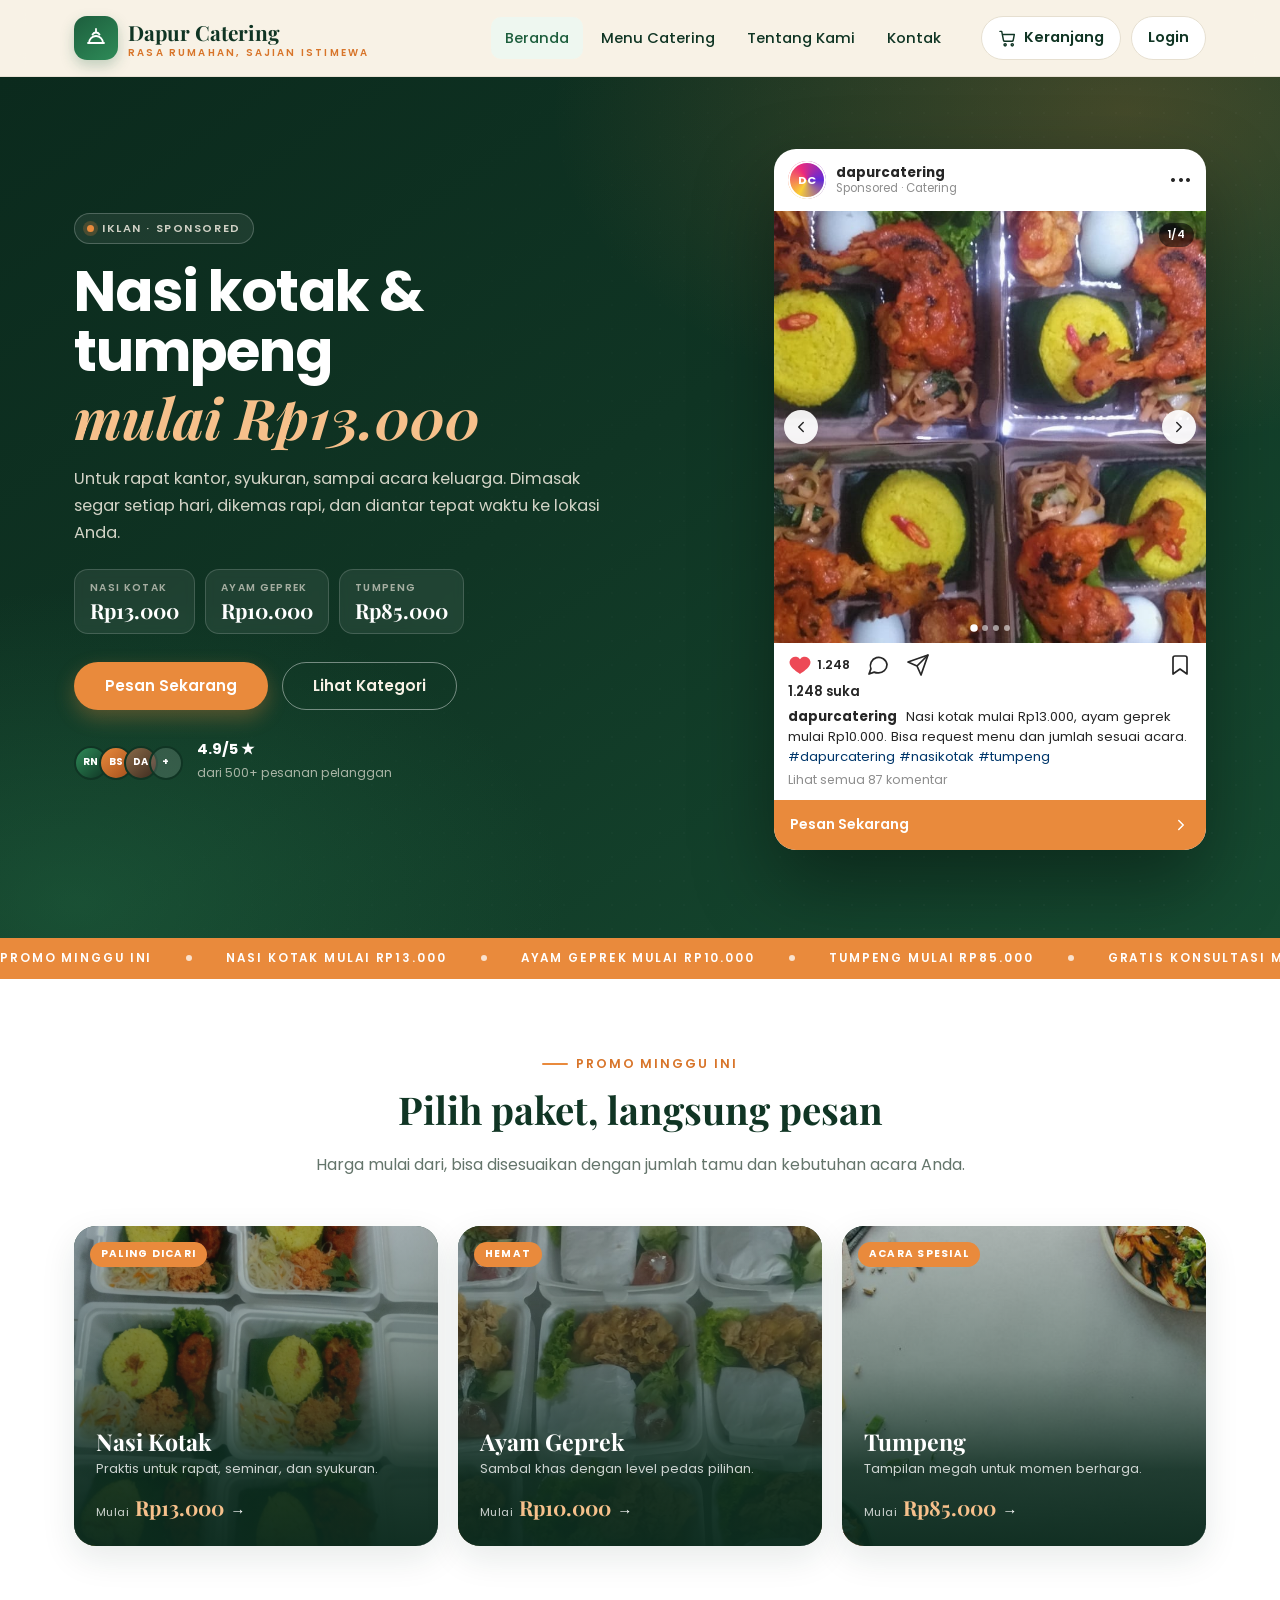
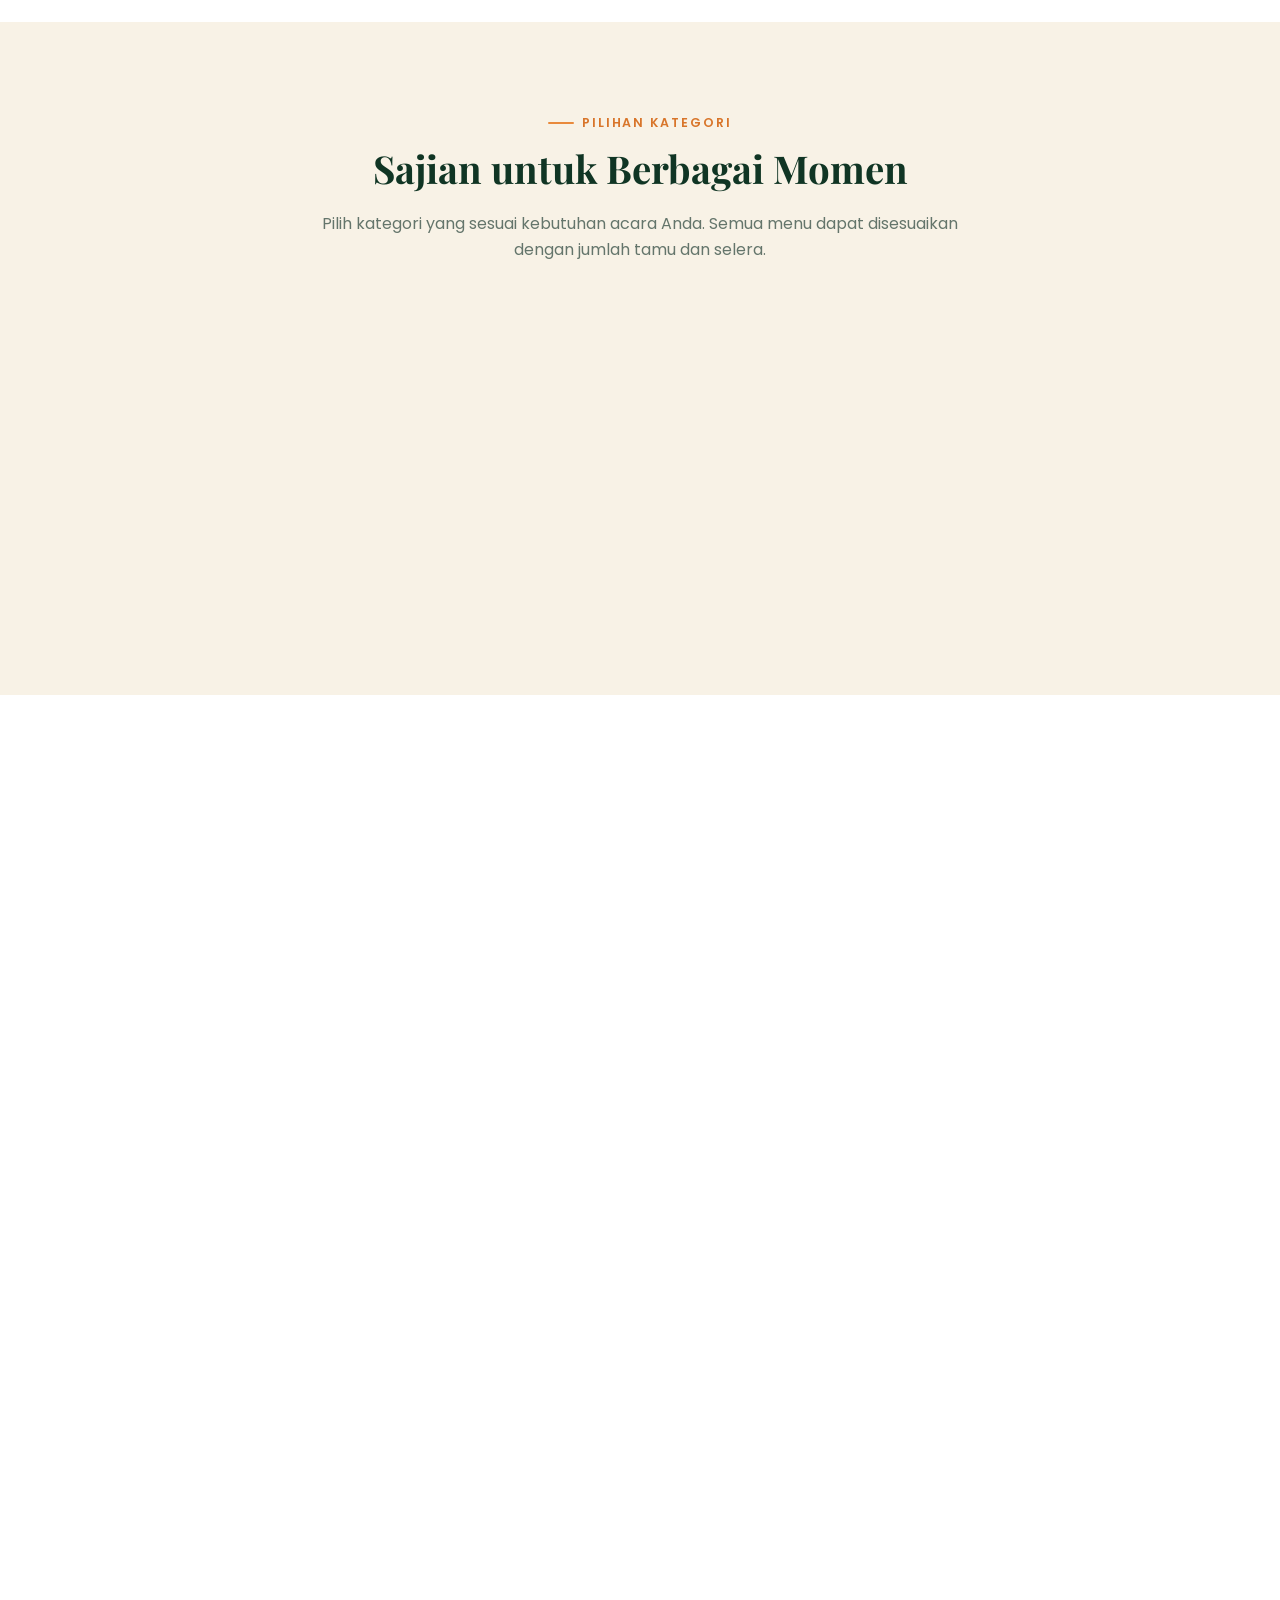
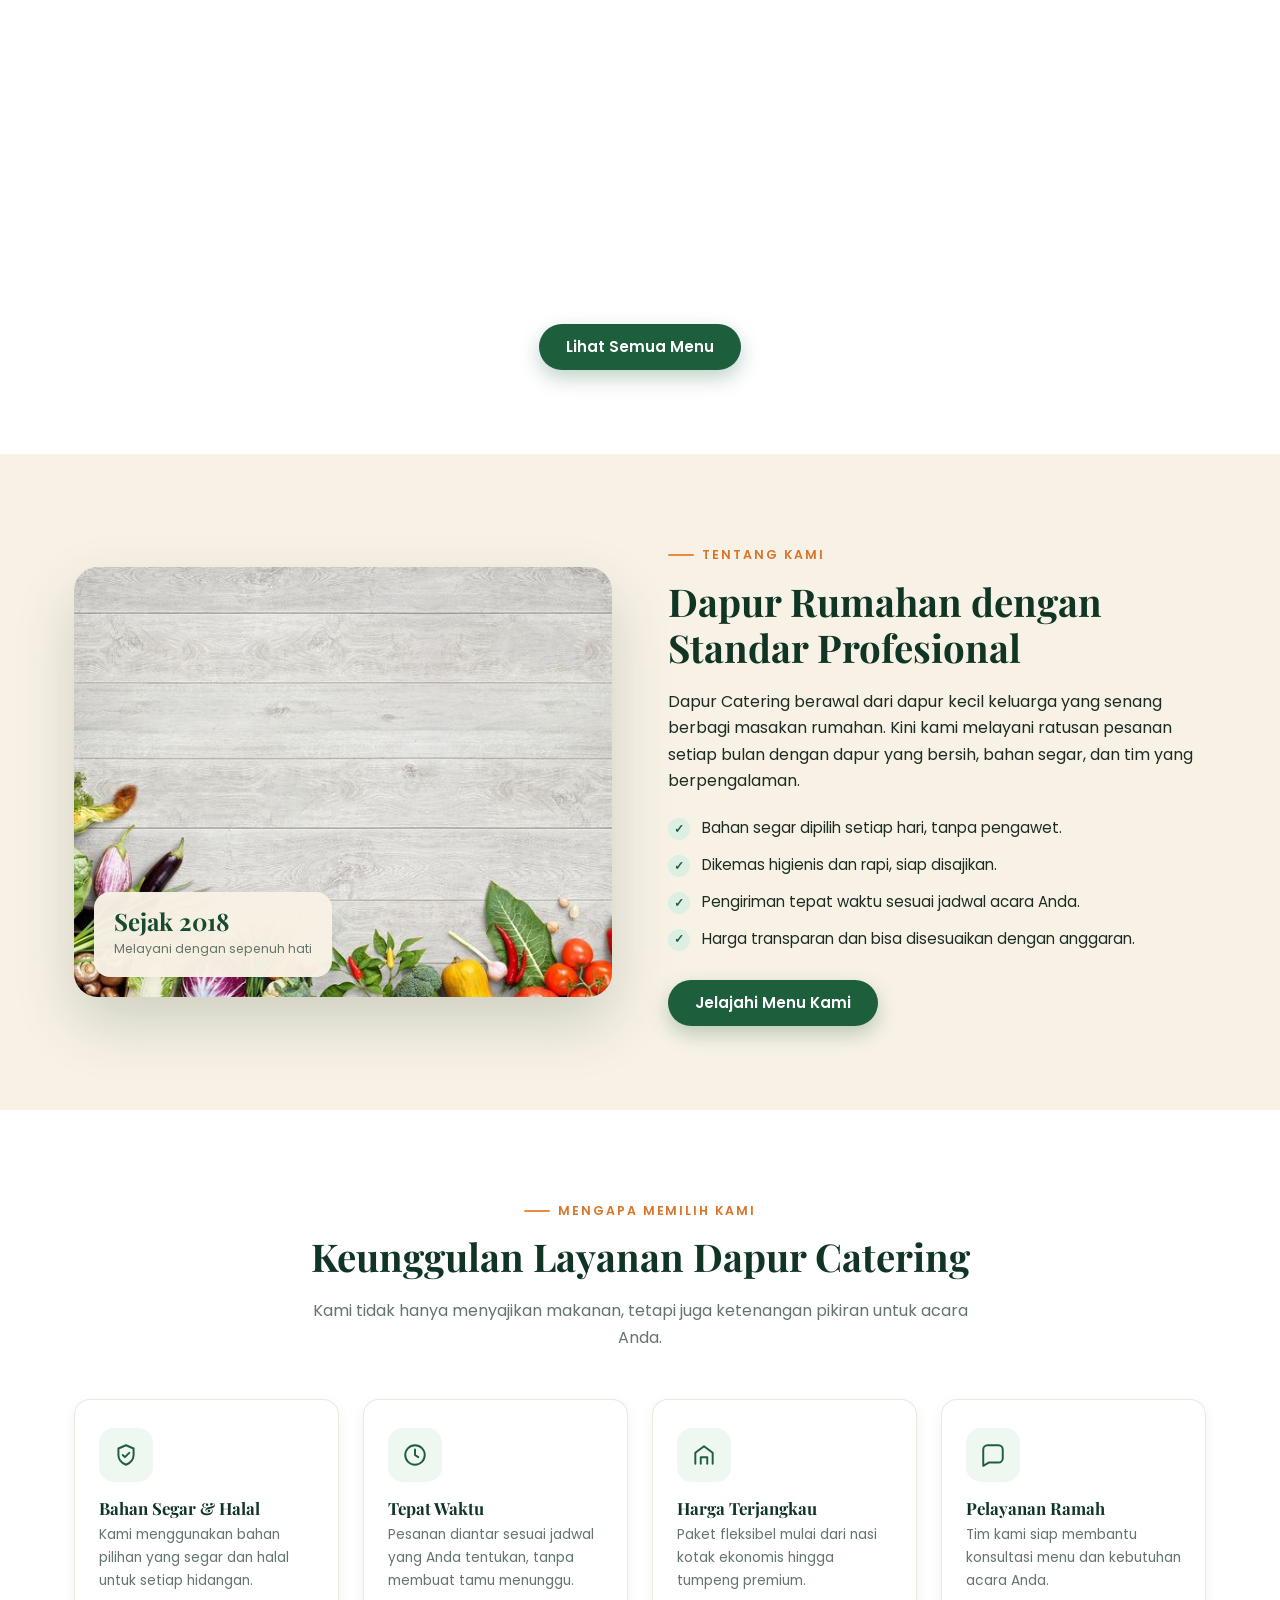
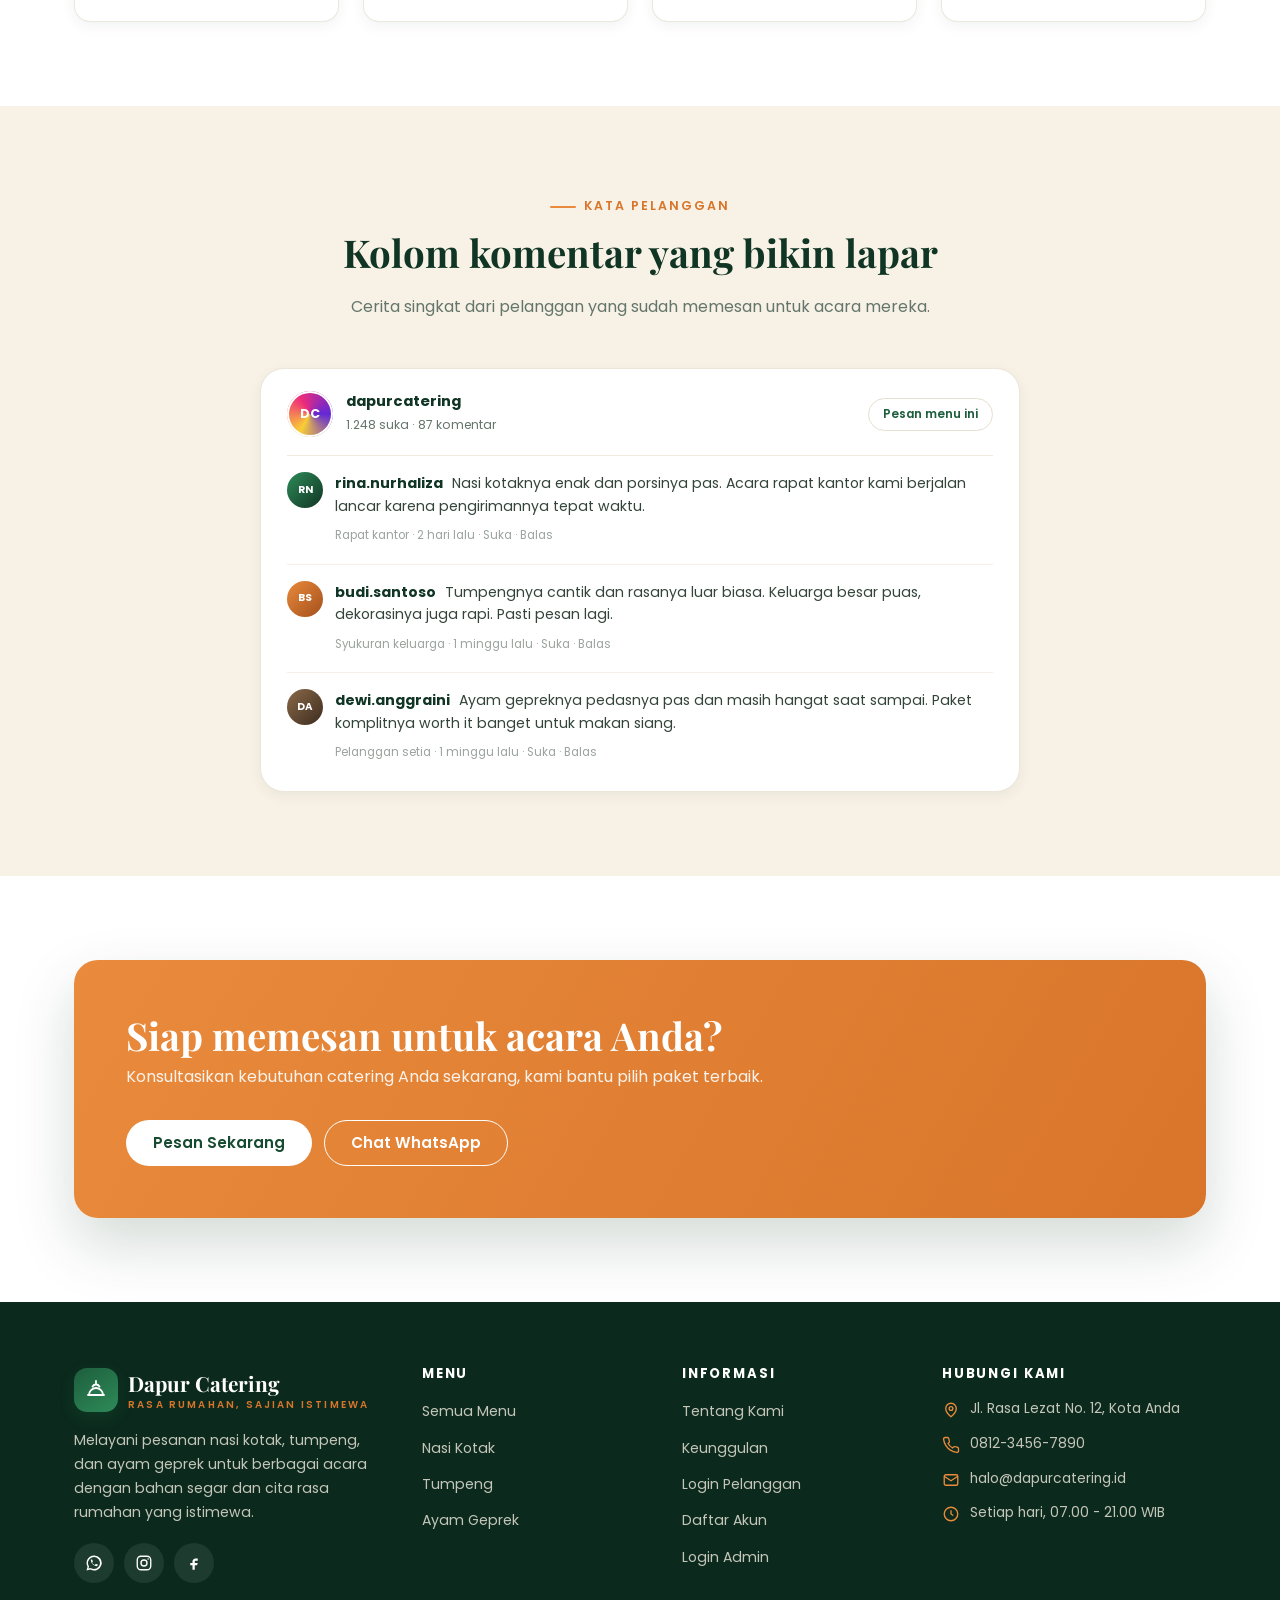
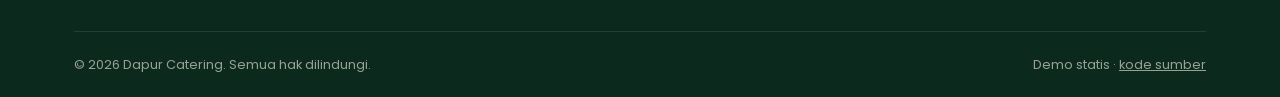
==== commit 60fc6725: "Redesign landing page ala iklan Instagram untuk GitHub Pages Hero post IG dengan carousel, ticker pr" ====
--- a/docs/index.html
+++ b/docs/index.html
@@ -3,15 +3,24 @@
 <head>
   <meta charset="UTF-8">
   <meta name="viewport" content="width=device-width, initial-scale=1.0">
-  <title>Dapur Catering &middot; Demo Statis</title>
-  <meta name="description" content="Demo statis website Dapur Catering: nasi kotak, tumpeng, dan ayam geprek. Pesan online, antar tepat waktu.">
+  <title>Dapur Catering &middot; Nasi Kotak &amp; Tumpeng Mulai Rp13.000</title>
+  <meta name="description" content="Catering nasi kotak, tumpeng, dan ayam geprek mulai Rp10.000. Dimasak segar setiap hari, dikemas rapi, dan diantar tepat waktu untuk rapat, syukuran, dan acara keluarga.">
   <meta name="theme-color" content="#103524">
+  <meta property="og:type" content="website">
+  <meta property="og:site_name" content="Dapur Catering">
+  <meta property="og:title" content="Dapur Catering &middot; Nasi Kotak &amp; Tumpeng Mulai Rp13.000">
+  <meta property="og:description" content="Nasi kotak mulai Rp13.000, ayam geprek mulai Rp10.000, tumpeng mulai Rp85.000. Pesan online, antar tepat waktu.">
+  <meta property="og:url" content="https://rifqilakbar.github.io/catering/">
+  <meta property="og:image" content="https://rifqilakbar.github.io/catering/images/27k.jpg">
+  <meta name="twitter:card" content="summary_large_image">
   <link rel="icon" type="image/svg+xml" href="favicon.svg">
   <link rel="preconnect" href="https://fonts.googleapis.com">
   <link rel="preconnect" href="https://fonts.gstatic.com" crossorigin>
   <link href="https://fonts.googleapis.com/css2?family=Playfair+Display:wght@600;700&family=Poppins:wght@400;500;600;700&display=swap" rel="stylesheet">
+  <link rel="preload" as="image" href="images/27k.jpg">
   <link rel="stylesheet" href="assets/css/style.css">
   <link rel="stylesheet" href="assets/css/demo.css">
+  <link rel="stylesheet" href="assets/css/ads.css">
   <link rel="stylesheet" href="assets/css/admin.css" id="admin-css" disabled>
 </head>
 <body>
--- a/docs/assets/css/style.css
+++ b/docs/assets/css/style.css
@@ -511,7 +511,7 @@
   position: absolute;
   inset: 0;
   z-index: -1;
-  background: linear-gradient(180deg, rgba(11, 42, 29, .05), rgba(11, 42, 29, .88));
+  background: linear-gradient(180deg, rgba(11, 42, 29, .38) 0%, rgba(11, 42, 29, .62) 42%, rgba(11, 42, 29, .93) 100%);
 }
 .category-card:hover img { transform: scale(1.07); }
 .category-card:hover { color: #fff; }
--- a/docs/assets/css/ads.css
+++ b/docs/assets/css/ads.css
@@ -0,0 +1,717 @@
+/* =========================================================
+   Dapur Catering - Landing page gaya iklan Instagram
+   Khusus demo statis GitHub Pages (docs/)
+   ========================================================= */
+
+/* ---------------- Hero iklan ---------------- */
+.ig-hero {
+  position: relative;
+  overflow: hidden;
+  padding: 72px 0 88px;
+  color: var(--cream);
+  background:
+    radial-gradient(900px 520px at 88% 4%, rgba(233, 138, 60, .24), transparent 64%),
+    radial-gradient(720px 460px at 6% 96%, rgba(46, 139, 88, .30), transparent 68%),
+    linear-gradient(145deg, #0b2a1d 0%, #103524 46%, #164b31 100%);
+}
+
+.ig-hero::before {
+  content: "";
+  position: absolute;
+  inset: 0;
+  background-image: radial-gradient(rgba(255, 255, 255, .10) 1px, transparent 1px);
+  background-size: 24px 24px;
+  opacity: .28;
+  -webkit-mask-image: linear-gradient(115deg, transparent 20%, #000 85%);
+  mask-image: linear-gradient(115deg, transparent 20%, #000 85%);
+  pointer-events: none;
+}
+
+.ig-hero-grid {
+  position: relative;
+  z-index: 1;
+  display: grid;
+  grid-template-columns: minmax(0, 1.04fr) minmax(0, .96fr);
+  gap: 64px;
+  align-items: center;
+}
+
+.ig-sponsored {
+  display: inline-flex;
+  align-items: center;
+  gap: 8px;
+  margin-bottom: 18px;
+  padding: 5px 12px;
+  border: 1px solid rgba(255, 255, 255, .22);
+  border-radius: 999px;
+  background: rgba(255, 255, 255, .07);
+  color: rgba(248, 242, 230, .82);
+  font-size: .7rem;
+  font-weight: 600;
+  letter-spacing: .14em;
+  text-transform: uppercase;
+}
+
+.ig-sponsored span {
+  width: 7px;
+  height: 7px;
+  border-radius: 50%;
+  background: var(--orange);
+  box-shadow: 0 0 0 4px rgba(233, 138, 60, .22);
+}
+
+.ig-hero h1 {
+  margin: 0 0 18px;
+  color: var(--white);
+  font-family: var(--font-body);
+  font-size: clamp(2.25rem, 4.4vw, 3.55rem);
+  font-weight: 700;
+  line-height: 1.08;
+  letter-spacing: -.02em;
+}
+
+.ig-hero h1 em {
+  display: block;
+  margin-top: 4px;
+  color: #f6c08b;
+  font-family: var(--font-head);
+  font-style: italic;
+  font-weight: 700;
+  letter-spacing: 0;
+}
+
+.ig-hero-copy > p {
+  max-width: 540px;
+  margin-bottom: 10px;
+  color: rgba(248, 242, 230, .84);
+  font-size: 1.02rem;
+}
+
+.ig-price-row {
+  display: flex;
+  flex-wrap: wrap;
+  gap: 10px;
+  margin: 22px 0 28px;
+}
+
+.ig-price-card {
+  min-width: 116px;
+  padding: 10px 15px;
+  border: 1px solid rgba(255, 255, 255, .16);
+  border-radius: 14px;
+  background: rgba(255, 255, 255, .07);
+  backdrop-filter: blur(4px);
+}
+
+.ig-price-card span {
+  display: block;
+  color: rgba(248, 242, 230, .62);
+  font-size: .64rem;
+  font-weight: 600;
+  letter-spacing: .13em;
+  text-transform: uppercase;
+}
+
+.ig-price-card strong {
+  display: block;
+  color: var(--white);
+  font-family: var(--font-head);
+  font-size: 1.3rem;
+  line-height: 1.25;
+}
+
+.ig-hero .hero-actions {
+  margin-bottom: 30px;
+}
+
+.ig-hero .btn {
+  padding: 14px 30px;
+}
+
+.ig-hero .btn-outline {
+  color: var(--cream);
+  border-color: rgba(255, 255, 255, .42);
+}
+
+.ig-hero .btn-outline:hover {
+  background: var(--cream);
+  color: var(--green-900);
+  border-color: var(--cream);
+}
+
+.ig-proof {
+  display: flex;
+  align-items: center;
+  gap: 14px;
+}
+
+.ig-avatars {
+  display: flex;
+}
+
+.ig-avatars span {
+  display: grid;
+  place-items: center;
+  width: 34px;
+  height: 34px;
+  margin-left: -9px;
+  border: 2px solid var(--green-900);
+  border-radius: 50%;
+  color: #fff;
+  font-size: .62rem;
+  font-weight: 700;
+  letter-spacing: .02em;
+}
+
+.ig-avatars span:first-child { margin-left: 0; }
+.ig-avatars span:nth-child(1) { background: linear-gradient(135deg, #2e8b58, #103524); }
+.ig-avatars span:nth-child(2) { background: linear-gradient(135deg, #e98a3c, #a4501c); }
+.ig-avatars span:nth-child(3) { background: linear-gradient(135deg, #8a6a48, #3d2b1f); }
+.ig-avatars span:nth-child(4) { background: rgba(255, 255, 255, .14); }
+
+.ig-proof-text strong {
+  display: block;
+  color: var(--white);
+  font-size: .92rem;
+  line-height: 1.3;
+}
+
+.ig-proof-text span {
+  color: rgba(248, 242, 230, .66);
+  font-size: .76rem;
+}
+
+/* ---------------- Kartu post Instagram ---------------- */
+.ig-hero-post {
+  position: relative;
+  width: 100%;
+  max-width: 432px;
+  margin-left: auto;
+}
+
+.ig-post {
+  position: relative;
+  overflow: hidden;
+  border-radius: 22px;
+  background: #fff;
+  color: #262626;
+  box-shadow: 0 34px 80px rgba(0, 0, 0, .38);
+}
+
+.ig-post-head {
+  display: flex;
+  align-items: center;
+  gap: 10px;
+  padding: 12px 14px;
+}
+
+.ig-avatar {
+  display: grid;
+  place-items: center;
+  flex: 0 0 auto;
+  width: 38px;
+  height: 38px;
+  border-radius: 50%;
+  background: conic-gradient(from 210deg, #f9ce34, #ee2a7b, #6228d7, #f9ce34);
+  color: #fff;
+  font-size: .7rem;
+  font-weight: 700;
+  letter-spacing: .04em;
+  box-shadow: inset 0 0 0 2px #fff;
+}
+
+.ig-avatar.lg {
+  width: 46px;
+  height: 46px;
+  font-size: .78rem;
+}
+
+.ig-post-user {
+  min-width: 0;
+  line-height: 1.3;
+}
+
+.ig-post-user strong {
+  display: block;
+  color: #262626;
+  font-size: .84rem;
+}
+
+.ig-post-user span {
+  display: block;
+  color: #8e8e8e;
+  font-size: .72rem;
+}
+
+.ig-post-more {
+  margin-left: auto;
+  color: #262626;
+  font-size: .95rem;
+  letter-spacing: .08em;
+}
+
+.ig-carousel {
+  position: relative;
+  aspect-ratio: 1 / 1;
+  background: #f1f1ef;
+  overflow: hidden;
+}
+
+.ig-slides {
+  position: absolute;
+  inset: 0;
+}
+
+.ig-slide {
+  position: absolute;
+  inset: 0;
+  width: 100%;
+  height: 100%;
+  object-fit: cover;
+  opacity: 0;
+  transform: scale(1.02);
+  transition: opacity .35s ease, transform .6s ease;
+}
+
+.ig-slide.is-active {
+  opacity: 1;
+  transform: scale(1);
+}
+
+.ig-counter {
+  position: absolute;
+  top: 12px;
+  right: 12px;
+  padding: 3px 9px;
+  border-radius: 999px;
+  background: rgba(0, 0, 0, .55);
+  color: #fff;
+  font-size: .68rem;
+  font-weight: 600;
+  letter-spacing: .04em;
+}
+
+.ig-nav {
+  position: absolute;
+  top: 50%;
+  transform: translateY(-50%);
+  display: grid;
+  place-items: center;
+  width: 34px;
+  height: 34px;
+  padding: 0;
+  border: 0;
+  border-radius: 50%;
+  background: rgba(255, 255, 255, .92);
+  color: #262626;
+  cursor: pointer;
+  box-shadow: 0 4px 12px rgba(0, 0, 0, .18);
+  transition: background .2s ease, transform .2s ease;
+}
+
+.ig-nav:hover { background: #fff; transform: translateY(-50%) scale(1.05); }
+.ig-nav--prev { left: 10px; }
+.ig-nav--next { right: 10px; }
+
+.ig-dots {
+  position: absolute;
+  left: 0;
+  right: 0;
+  bottom: 12px;
+  display: flex;
+  justify-content: center;
+  gap: 5px;
+}
+
+.ig-dot {
+  width: 6px;
+  height: 6px;
+  padding: 0;
+  border: 0;
+  border-radius: 50%;
+  background: rgba(255, 255, 255, .55);
+  cursor: pointer;
+  transition: background .2s ease, transform .2s ease;
+}
+
+.ig-dot.is-active {
+  background: #fff;
+  transform: scale(1.25);
+}
+
+.ig-actions {
+  display: flex;
+  align-items: center;
+  gap: 16px;
+  padding: 10px 14px 0;
+  color: #262626;
+}
+
+.ig-action {
+  display: inline-flex;
+  align-items: center;
+  gap: 5px;
+  color: #262626;
+}
+
+.ig-action--like { color: #ed4956; }
+.ig-action--save { margin-left: auto; }
+
+.ig-likes-inline {
+  color: #262626;
+  font-size: .78rem;
+  font-weight: 600;
+}
+
+.ig-likes {
+  padding: 4px 14px 0;
+  font-size: .82rem;
+  font-weight: 600;
+}
+
+.ig-caption {
+  margin: 4px 0 2px;
+  padding: 0 14px;
+  color: #262626;
+  font-size: .82rem;
+  line-height: 1.55;
+}
+
+.ig-caption strong { margin-right: 5px; }
+
+.ig-tag { color: #00376b; }
+
+.ig-comments-link {
+  margin: 0;
+  padding: 0 14px 10px;
+  color: #8e8e8e;
+  font-size: .78rem;
+}
+
+.ig-cta {
+  display: flex;
+  align-items: center;
+  justify-content: space-between;
+  gap: 10px;
+  padding: 13px 16px;
+  background: var(--orange);
+  color: #fff;
+  font-size: .88rem;
+  font-weight: 600;
+}
+
+.ig-cta:hover {
+  background: var(--orange-dark);
+  color: #fff;
+}
+
+/* ---------------- Ticker promo ---------------- */
+.ads-ticker {
+  overflow: hidden;
+  padding: 11px 0;
+  background: var(--orange);
+  color: #fff;
+}
+
+.ads-ticker-track {
+  display: flex;
+  width: max-content;
+  animation: ads-marquee 34s linear infinite;
+}
+
+.ads-ticker:hover .ads-ticker-track { animation-play-state: paused; }
+
+.ads-ticker-set {
+  display: flex;
+  align-items: center;
+  gap: 34px;
+  padding-right: 34px;
+  font-size: .74rem;
+  font-weight: 600;
+  letter-spacing: .16em;
+  text-transform: uppercase;
+  white-space: nowrap;
+}
+
+.ads-ticker-set i {
+  width: 6px;
+  height: 6px;
+  border-radius: 50%;
+  background: rgba(255, 255, 255, .75);
+}
+
+@keyframes ads-marquee {
+  from { transform: translateX(0); }
+  to { transform: translateX(-50%); }
+}
+
+/* ---------------- Kartu promo ---------------- */
+.promo-section {
+  padding: 68px 0 76px;
+  background: var(--white);
+}
+
+.promo-grid {
+  display: grid;
+  grid-template-columns: repeat(3, minmax(0, 1fr));
+  gap: 20px;
+}
+
+.promo-card {
+  position: relative;
+  display: flex;
+  align-items: flex-end;
+  min-height: 320px;
+  padding: 22px;
+  overflow: hidden;
+  border-radius: 22px;
+  background: var(--green-900);
+  color: #fff;
+  box-shadow: var(--shadow);
+  isolation: isolate;
+}
+
+.promo-card:hover { color: #fff; }
+
+.promo-bg {
+  position: absolute;
+  inset: 0;
+  z-index: -2;
+  background-position: center;
+  background-size: cover;
+  transition: transform .5s ease;
+}
+
+.promo-card::after {
+  content: "";
+  position: absolute;
+  inset: 0;
+  z-index: -1;
+  background: linear-gradient(180deg, rgba(11, 42, 29, .30) 0%, rgba(11, 42, 29, .52) 44%, rgba(11, 42, 29, .9) 76%, rgba(11, 42, 29, .97) 100%);
+}
+
+.promo-card:hover .promo-bg { transform: scale(1.05); }
+
+.promo-tag {
+  position: absolute;
+  top: 16px;
+  left: 16px;
+  padding: 4px 11px;
+  border-radius: 999px;
+  background: var(--orange);
+  color: #fff;
+  font-size: .64rem;
+  font-weight: 700;
+  letter-spacing: .12em;
+  text-transform: uppercase;
+}
+
+.promo-body h3 {
+  margin: 0 0 2px;
+  color: #fff;
+  font-size: 1.45rem;
+}
+
+.promo-body p {
+  margin: 0 0 10px;
+  color: rgba(255, 255, 255, .78);
+  font-size: .82rem;
+}
+
+.promo-price {
+  display: inline-flex;
+  align-items: baseline;
+  gap: 6px;
+  color: rgba(255, 255, 255, .78);
+  font-size: .7rem;
+  letter-spacing: .04em;
+}
+
+.promo-price strong {
+  color: #f6c08b;
+  font-family: var(--font-head);
+  font-size: 1.3rem;
+  letter-spacing: 0;
+}
+
+.promo-arrow {
+  color: #fff;
+  font-size: .95rem;
+}
+
+/* ---------------- Testimoni gaya komentar ---------------- */
+.ig-comment-card {
+  max-width: 760px;
+  margin: 0 auto;
+  padding: 4px 26px 10px;
+  border: 1px solid #ece6d8;
+  border-radius: 24px;
+  background: var(--white);
+  box-shadow: var(--shadow-sm);
+}
+
+.ig-comment-head {
+  display: flex;
+  align-items: center;
+  gap: 13px;
+  padding: 18px 0;
+  border-bottom: 1px solid #f0ebe0;
+}
+
+.ig-comment-head strong {
+  display: block;
+  color: var(--green-900);
+  font-size: .92rem;
+  line-height: 1.3;
+}
+
+.ig-comment-head span:not(.ig-avatar) {
+  color: var(--muted);
+  font-size: .76rem;
+}
+
+.ig-comment-more {
+  margin-left: auto;
+  padding: 6px 14px;
+  border: 1px solid var(--line);
+  border-radius: 999px;
+  font-size: .74rem;
+  font-weight: 600;
+}
+
+.ig-comment {
+  display: flex;
+  gap: 12px;
+  padding: 16px 0;
+  border-bottom: 1px solid #f5f1e8;
+}
+
+.ig-comment:last-of-type { border-bottom: 0; }
+
+.ig-comment-avatar {
+  display: grid;
+  place-items: center;
+  flex: 0 0 36px;
+  width: 36px;
+  height: 36px;
+  border-radius: 50%;
+  color: #fff;
+  font-size: .64rem;
+  font-weight: 700;
+}
+
+.ig-comment:nth-of-type(2) .ig-comment-avatar { background: linear-gradient(135deg, #2e8b58, #103524); }
+.ig-comment:nth-of-type(3) .ig-comment-avatar { background: linear-gradient(135deg, #e98a3c, #a4501c); }
+.ig-comment:nth-of-type(4) .ig-comment-avatar { background: linear-gradient(135deg, #8a6a48, #3d2b1f); }
+
+.ig-comment-body p {
+  margin: 0 0 4px;
+  color: #33443a;
+  font-size: .88rem;
+  line-height: 1.6;
+}
+
+.ig-comment-body strong { margin-right: 5px; color: var(--green-900); }
+
+.ig-comment-meta {
+  color: #9aa39d;
+  font-size: .72rem;
+}
+
+/* ---------------- CTA lengket di mobile ---------------- */
+.ig-sticky {
+  display: none;
+}
+
+@media (max-width: 720px) {
+  body.has-ig-sticky { padding-bottom: 76px; }
+
+  .ig-sticky {
+    position: fixed;
+    left: 0;
+    right: 0;
+    bottom: 0;
+    z-index: 90;
+    display: flex;
+    align-items: center;
+    justify-content: space-between;
+    gap: 12px;
+    padding: 10px 14px calc(10px + env(safe-area-inset-bottom));
+    border-top: 1px solid var(--line);
+    background: rgba(255, 255, 255, .97);
+    box-shadow: 0 -10px 30px rgba(16, 53, 36, .12);
+    backdrop-filter: blur(8px);
+  }
+
+  .ig-sticky-info {
+    min-width: 0;
+    line-height: 1.25;
+  }
+
+  .ig-sticky-info strong {
+    display: block;
+    color: var(--green-900);
+    font-size: .9rem;
+  }
+
+  .ig-sticky-info span {
+    color: var(--muted);
+    font-size: .7rem;
+  }
+
+  .ig-sticky .btn {
+    flex: 0 0 auto;
+  }
+}
+
+/* ---------------- Responsif ---------------- */
+@media (max-width: 1080px) {
+  .ig-hero-grid { gap: 40px; }
+  .ig-hero-post { max-width: 400px; }
+}
+
+@media (max-width: 900px) {
+  .ig-hero { padding: 38px 0 60px; }
+  .ig-hero-grid {
+    grid-template-columns: minmax(0, 1fr);
+    gap: 34px;
+  }
+  .ig-hero-post {
+    order: -1;
+    width: 100%;
+    max-width: 430px;
+    margin: 0 auto;
+  }
+  .ig-hero-copy { text-align: center; }
+  .ig-hero-copy > p { margin-left: auto; margin-right: auto; }
+  .ig-sponsored { margin-bottom: 14px; }
+  .ig-price-row { justify-content: center; }
+  .ig-hero .hero-actions { justify-content: center; }
+  .ig-proof { justify-content: center; }
+  .ig-proof-text { text-align: left; }
+  .ig-carousel { aspect-ratio: 4 / 3.4; }
+}
+
+@media (max-width: 640px) {
+  .ig-hero h1 { font-size: clamp(1.9rem, 8vw, 2.5rem); }
+  .ig-hero-copy > p { font-size: .94rem; }
+  .ig-price-card { flex: 1 1 0; min-width: 0; padding: 9px 10px; }
+  .ig-price-card strong { font-size: 1.1rem; }
+  .ig-hero .btn { width: 100%; }
+  .ig-avatar { width: 34px; height: 34px; }
+  .ig-carousel { aspect-ratio: 1 / 1; }
+  .ig-nav { width: 30px; height: 30px; }
+  .ads-ticker-set { gap: 22px; padding-right: 22px; font-size: .66rem; }
+  .promo-section { padding: 48px 0 56px; }
+  .promo-grid { grid-template-columns: minmax(0, 1fr); gap: 14px; }
+  .promo-card { min-height: 230px; padding: 18px; border-radius: 18px; }
+  .ig-comment-card { padding: 2px 16px 8px; border-radius: 18px; }
+  .ig-comment-more { display: none; }
+  .ig-comment-head span:not(.ig-avatar) { font-size: .7rem; }
+}
+
+@media (prefers-reduced-motion: reduce) {
+  .ads-ticker-track { animation: none; }
+  .ig-slide { transition: none; }
+  .promo-bg { transition: none; }
+}
